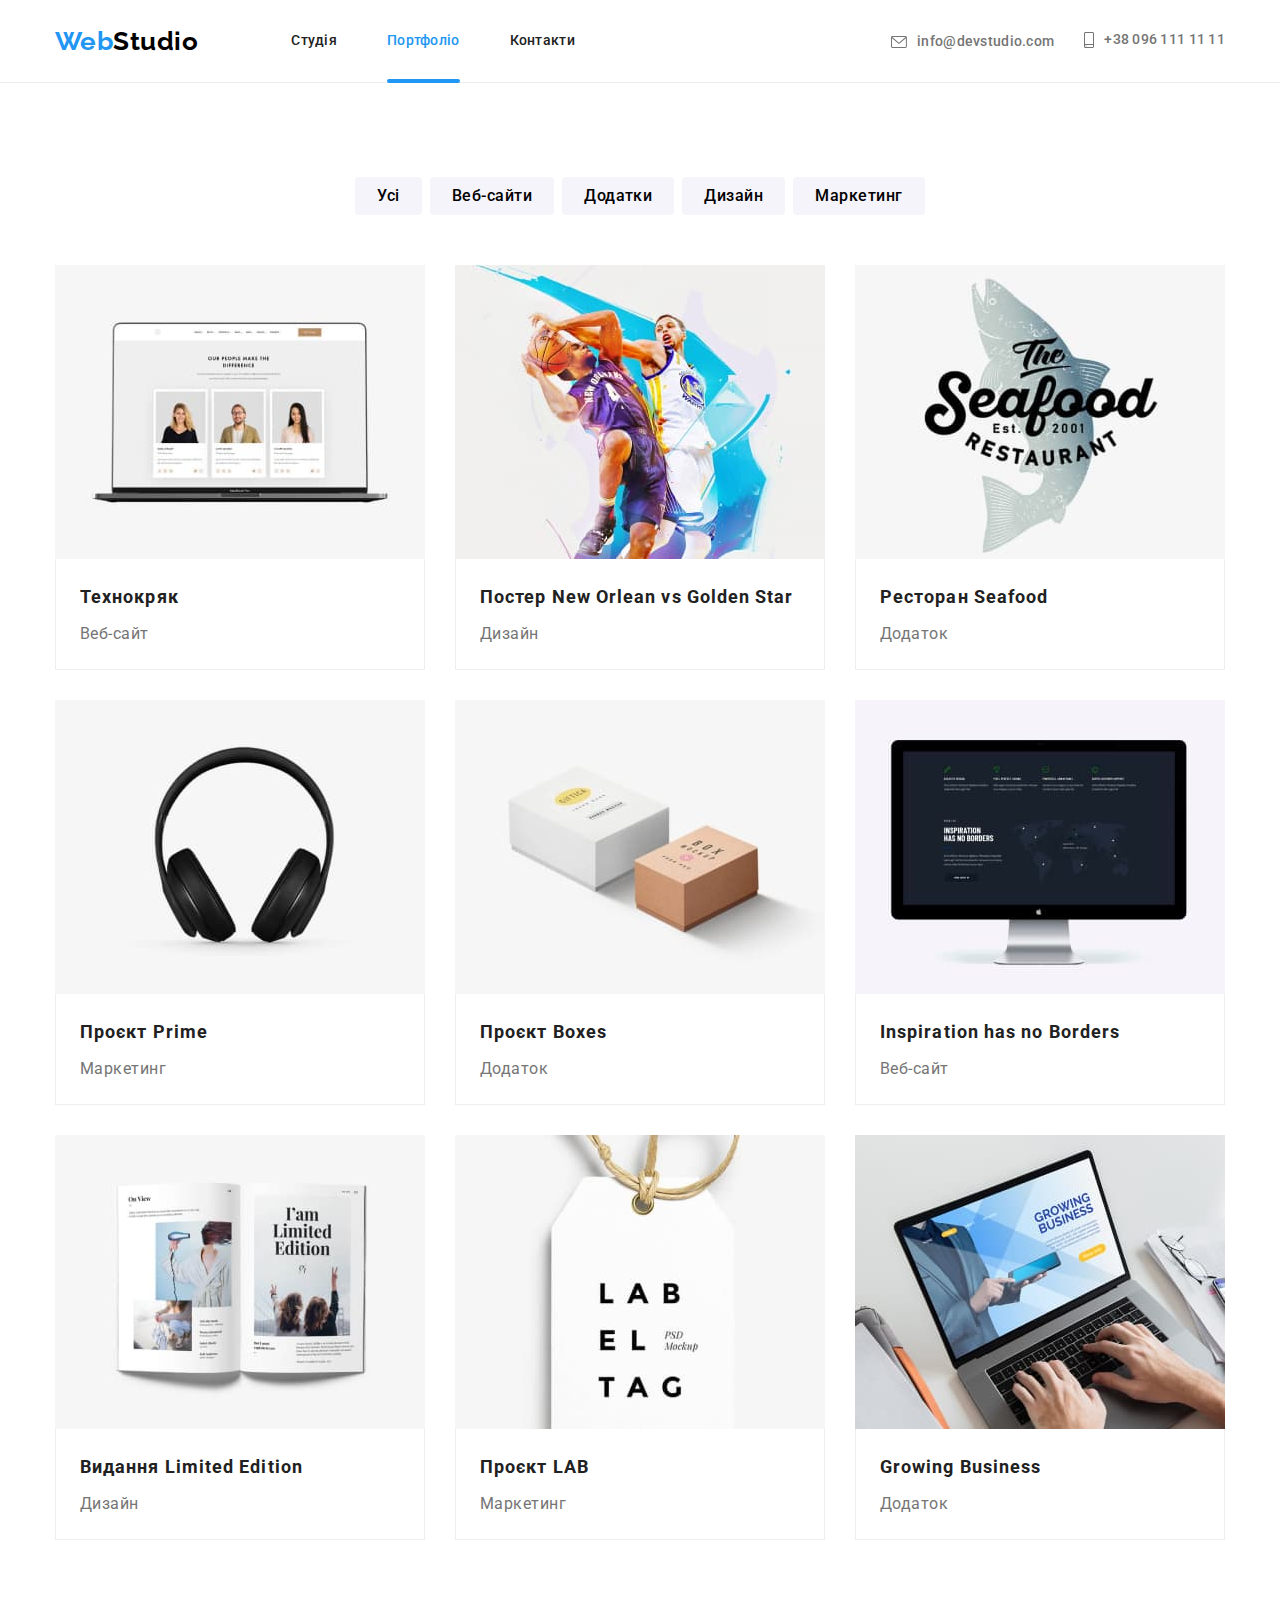
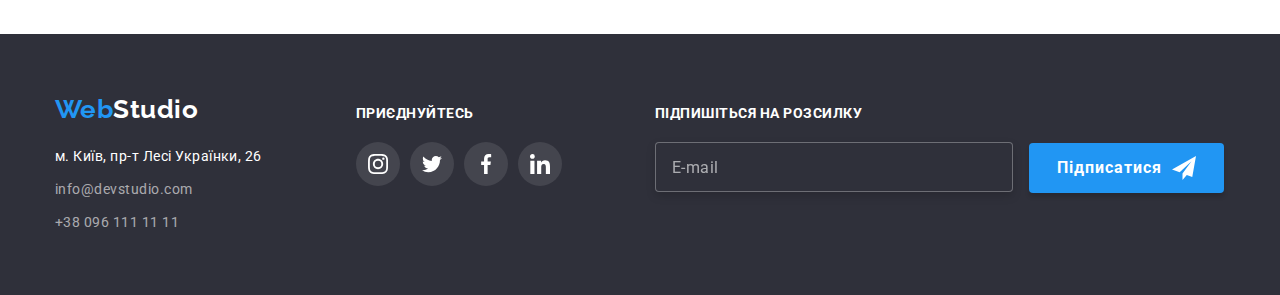
==== portfolio.html @ b7ad2d4e "Додає файли з 7 репозиторію" ====
<!DOCTYPE html>
<html lang="en">
<head>
    <meta charset="UTF-8">
    <meta http-equiv="X-UA-Compatible" content="IE=edge">
    <meta name="viewport" content="width=device-width, initial-scale=1.0">
    <title>Портфоліо</title>
    <link rel="preconnect" href="https://fonts.googleapis.com">
    <link rel="preconnect" href="https://fonts.gstatic.com" crossorigin>
    <link href="https://fonts.googleapis.com/css2?family=Raleway:wght@700&family=Roboto:wght@400;500;700;900&display=swap" rel="stylesheet">
    <link rel="stylesheet" href="https://cdn.jsdelivr.net/npm/modern-normalize@1.1.0/modern-normalize.min.css">

    <link rel="stylesheet" href="./css/main.min.css">

</head>
<body>
    
    <!-- Шапка сайту -->
    <header class="header">
        <div class="container header__container">
            <nav class="main-nav">
                <a href="./index.html" lang="en" class="logo">Web<span class="logo logo_dark">Studio</span></a>

                <ul class="site-nav list">
                    <li class="site-nav__item"><a href="./index.html" class="site-nav__link">Студія</a></li>
                    <li class="site-nav__item"><a href="#" class="site-nav__link site-nav__link_current">Портфоліо</a></li>
                    <li class="site-nav__item"><a href="#" class="site-nav__link">Контакти</a></li>
                </ul>
            </nav>

                <ul class="contacts list">

                    <li class="contacts__item">
                        <a href="mailto:info@devstudio.com" class="contacts__link contacts__link_right">
                            <svg class="mail-icon" lang="en" aria-label="mail icon" width="16px" height="12px">
                                <use href="./images/icons.svg#icon-mail"></use>
                            </svg>
                        info@devstudio.com
                        </a>
                    </li>

                    <li class="contacts__item">
                        <a href="tel:+380961111111" class="contacts__link">
                            <svg class="smartphone-icon" lang="en" aria-label="smartphone icon" width="10px" height="16px">
                                <use href="./images/icons.svg#icon-smartphone"></use>
                            </svg>
                        +38 096 111 11 11
                        </a>
                    </li>


                </ul>
        </div>
    </header>

    <main>
    <!-- Сторінка портфоліо -->
        <section class="section portfolio">
            <div class="container portfolio__container">
                <h1 class="visually-hidden">Портфоліо</h1>
                <ul class="portfolio__btn-list list">
                    <li class="portfolio__btn-item"><button type="button" class="portfolio__btn">Усі</button></li>
                    <li class="portfolio__btn-item"><button type="button" class="portfolio__btn">Веб-сайти</button></li>
                    <li class="portfolio__btn-item"><button type="button" class="portfolio__btn">Додатки</button></li>
                    <li class="portfolio__btn-item"><button type="button" class="portfolio__btn">Дизайн</button></li>
                    <li class="portfolio__btn-item"><button type="button" class="portfolio__btn">Маркетинг</button></li>
                </ul>

                <ul class="portfolio__card-list list">
                    
                    <li class="portfolio__card-item">
                        <a href="#" class="portfolio__link">
                            <div class="portfolio__card-thumb">
                                <img src="./images/portfoliopage/project1.jpg" alt="Веб-сайт Технокряк" width="370" height="294">
                                <p class="portfolio__overlay">
                                    Ресурс пропонує комплексні пропозиції з різним рівнем функціоналу та сервісів. Все це дозволить відвідувачу отримати вичерпні відомості про компанію чи приватну особу.
                                </p>
                            </div>

                            <div class="portfolio__card-content">
                                <h2 class="portfolio__title">Технокряк</h2>
                                <p class="portfolio__post">Веб-сайт</p>
                            </div>
                        </a>
                    </li>

                    <li class="portfolio__card-item">
                        <a href="#" class="portfolio__link">
                            <div class="portfolio__card-thumb">
                                <img src="./images/portfoliopage/project2.jpg" alt="Дизайн постеру" width="370" height="294">
                                <p class="portfolio__overlay">
                                    Ресурс пропонує комплексні пропозиції з різним рівнем функціоналу та сервісів. Все це дозволить відвідувачу отримати вичерпні відомості про компанію чи приватну особу.
                                </p>
                            </div>

                            <div class="portfolio__card-content">
                                <h2 class="portfolio__title">Постер <span lang="en">New Orlean vs Golden Star</span></h2>
                                <p class="portfolio__post">Дизайн</p>
                            </div>
                        </a>
                    </li>

                    <li class="portfolio__card-item">
                        <a href="#" class="portfolio__link">
                            <div class="portfolio__card-thumb">
                                <img src="./images/portfoliopage/project3.jpg" alt="Додаток для ресторану морепродуктів" width="370" height="294">
                                <p class="portfolio__overlay">
                                    Ресурс пропонує комплексні пропозиції з різним рівнем функціоналу та сервісів. Все це дозволить відвідувачу отримати вичерпні відомості про компанію чи приватну особу.
                                </p>
                            </div>

                            <div class="portfolio__card-content">
                                <h2 class="portfolio__title">Ресторан <span lang="en">Seafood</span></h2>
                                <p class="portfolio__post">Додаток</p>
                            </div>
                        </a>
                    </li>

                    <li class="portfolio__card-item">
                        <a href="#" class="portfolio__link">
                            <div class="portfolio__card-thumb">
                                <img src="./images/portfoliopage/project4.jpg" alt="Реклама навушників" width="370" height="294">
                                <p class="portfolio__overlay">
                                    Ресурс пропонує комплексні пропозиції з різним рівнем функціоналу та сервісів. Все це дозволить відвідувачу отримати вичерпні відомості про компанію чи приватну особу.
                                </p>
                            </div>

                            <div class="portfolio__card-content">
                                <h2 class="portfolio__title">Проєкт <span lang="en">Prime</span></h2>
                                <p class="portfolio__post">Маркетинг</p>
                            </div>
                        </a>
                    </li>

                    <li class="portfolio__card-item">
                        <a href="#" class="portfolio__link">
                            <div class="portfolio__card-thumb">
                                <img src="./images/portfoliopage/project5.jpg" alt="Додаток для пакування" width="370" height="294">
                                <p class="portfolio__overlay">
                                    Ресурс пропонує комплексні пропозиції з різним рівнем функціоналу та сервісів. Все це дозволить відвідувачу отримати вичерпні відомості про компанію чи приватну особу.
                                </p>
                            </div>

                            <div class="portfolio__card-content">
                                <h2 class="portfolio__title">Проєкт <span lang="en">Boxes</span></h2>
                                <p class="portfolio__post">Додаток</p>
                            </div>
                        </a>
                    </li>

                    <li class="portfolio__card-item">
                        <a href="#" class="portfolio__link">
                            <div class="portfolio__card-thumb">
                                <img src="./images/portfoliopage/project6.jpg" alt="Веб-сайт натхнення" width="370" height="294">
                                <p class="portfolio__overlay">
                                    Ресурс пропонує комплексні пропозиції з різним рівнем функціоналу та сервісів. Все це дозволить відвідувачу отримати вичерпні відомості про компанію чи приватну особу.
                                </p>
                            </div>

                            <div class="portfolio__card-content">
                                <h2 class="portfolio__title"> <span lang="en">Inspiration has no Borders</span></h2>
                                <p class="portfolio__post">Веб-сайт</p>
                            </div>
                        </a>
                    </li>

                    <li class="portfolio__card-item">
                        <a href="#" class="portfolio__link">
                            <div class="portfolio__card-thumb">
                                <img src="./images/portfoliopage/project7.jpg" alt="Дизайн журналу" width="370" height="294">
                                <p class="portfolio__overlay">
                                    Ресурс пропонує комплексні пропозиції з різним рівнем функціоналу та сервісів. Все це дозволить відвідувачу отримати вичерпні відомості про компанію чи приватну особу.
                                </p>
                            </div>

                            <div class="portfolio__card-content">
                                <h2 class="portfolio__title">Видання <span lang="en">Limited Edition</span></h2>
                                <p class="portfolio__post">Дизайн</p>
                            </div>
                        </a>
                    </li>

                    <li class="portfolio__card-item">
                        <a href="#" class="portfolio__link">
                            <div class="portfolio__card-thumb">
                                <img src="./images/portfoliopage/project8.jpg" alt="Реклама макетів сайтів" width="370" height="294">
                                <p class="portfolio__overlay">
                                    Ресурс пропонує комплексні пропозиції з різним рівнем функціоналу та сервісів. Все це дозволить відвідувачу отримати вичерпні відомості про компанію чи приватну особу.
                                </p>
                            </div>

                            <div class="portfolio__card-content">
                                <h2 class="portfolio__title">Проєкт <span lang="en">LAB</span></h2>
                                <p class="portfolio__post">Маркетинг</p>
                            </div>
                        </a>
                    </li>

                    <li class="portfolio__card-item">
                        <a href="#" class="portfolio__link">
                            <div class="portfolio__card-thumb">
                                <img src="./images/portfoliopage/project9.jpg" alt="Додаток для бізнесу" width="370" height="294">
                                <p class="portfolio__overlay">
                                    Ресурс пропонує комплексні пропозиції з різним рівнем функціоналу та сервісів. Все це дозволить відвідувачу отримати вичерпні відомості про компанію чи приватну особу.
                                </p>
                            </div>

                            <div class="portfolio__card-content">
                                <h2 class="portfolio__title"><span lang="en">Growing Business</span></h2>
                                <p class="portfolio__post">Додаток</p>
                            </div>
                        </a>
                    </li>
                    
                </ul>
            </div>
        </section>
    </main>

    <!-- Підвал -->
    <footer class="footer">
        <div class="container footer__container">
            <div class="address__card-thumb">
                <a href="./index.html" lang="en" class="logo">Web<span class="logo logo_light">Studio</span></a>

            <address class="address">
                
                    <ul class="address__list list">

                        <li class="address__item">
                            <a href="https://goo.gl/maps/PtDdcps2GoqeUwa47" target="_blank" rel="noopener noreferrer nofollow" class="address__link address__link_light">м. Київ, пр-т Лесі Українки, 26</a>
                        </li>

                        <li class="address__item">
                            <a href="mailto:info@devstudio.com" class="address__link">info@devstudio.com</a>
                        </li>

                        <li class="address__item">
                            <a href="tel:+380961111111" class="address__link">+38 096 111 11 11</a>
                        </li>

                    </ul>
            </address>
            </div>

            <div class="footer__social-card-thumb">
                <p class="footer__text">приєднуйтесь</p>
                <ul class="footer__social-list list">
                    <li class="footer__social-item">
                        <a href="#" class="footer__social-link">
                            <svg  class="footer__social-icon" lang="en" aria-label="instagram icon">
                                <use href="./images/icons.svg#icon-instagramfooter"></use>
                            </svg>
                        </a>
                    </li>
                    <li class="footer__social-item">
                        <a href="#" class="footer__social-link">
                            <svg  class="footer__social-icon" lang="en" aria-label="twitter icon">
                                <use href="./images/icons.svg#icon-twitterfooter"></use>
                            </svg>
                        </a>
                    </li>
                    
                    <li class="footer__social-item">
                        <a href="#" class="footer__social-link">
                            <svg  class="footer__social-icon" lang="en" aria-label="facebook icon">
                                <use href="./images/icons.svg#icon-facebookfooter"></use>
                            </svg>
                        </a>
                    </li>
                    
                    <li class="footer__social-item">
                        <a href="#" class="footer__social-link">
                            <svg  class="footer__social-icon" lang="en" aria-label="linkedin icon">
                                <use href="./images/icons.svg#icon-linkedinfooter"></use>
                            </svg>
                        </a>
                    </li>
                </ul>
            </div>

            <div class="footer__subscription-card-thumb">
                <p class="footer__text">Підпишіться на розсилку</p>
                <form class="footer-form">
                    <input class="footer-form__input" type="email" name="email" placeholder="E-mail" required>
                    <button type="submit" class="button footer-form__btn">Підписатися
                        <svg class="send-icon" lang="en" aria-label="send icon" width="16px" height="12px">
                            <use href="./images/icons.svg#icon-send"></use>
                        </svg>
                    </button>
                </form>
            </div>

        </div>
    </footer>

</body>
</html>
---- css/main.min.css ----
:root{--pimary-text-color: #212121;--secondary-text-color: #757575;--accent-color: #2196F3;--primary-logo-color: #2196F3;--header-logo-color: #000000;--footer-logo-color: #FFFFFF;--primary-light-text-color: #FFFFFF;--secondary-light-text-color: rgba(255, 255, 255, 0.6);--pimary-bg-color: #FFFFFF;--dark-bg-color: #2F303A;--light-bg-color: #F5F4FA;--header-border-color: #ECECEC;--card-border-color: #EEEEEE;--accent-btn: #188CE8;--service-btn-shadow: rgba(0, 0, 0, 0.15);--first-team-shadow: rgba(0, 0, 0, 0.12);--second-team-shadow: rgba(0, 0, 0, 0.14);--third-team-shadow: rgba(0, 0, 0, 0.2);--first-portfolio-btn-shadow: rgba(0, 0, 0, 0.1);--second-portfolio-btn-shadow: rgba(0, 0, 0, 0.08);--third-portfolio-btn-shadow: rgba(0, 0, 0, 0.12);--first-portfolio-card-shadow: rgba(0, 0, 0, 0.12);--second-portfolio-card-shadow: rgba(0, 0, 0, 0.06);--third-portfolio-card-shadow: rgba(0, 0, 0, 0.16);--down-bgc-service: #C4C4C4;--accent-color-icon: #FFFFFF;--icon-color: #AFB1B8;--icon-color-footer: #FFFFFF;--client-border: #AFB1B8;--icon-bg-footer: rgba(255, 255, 255, 0.1);--overlay-color: rgba(47, 48, 58, 0.4);--border-color-footer-subscription: rgba(255, 255, 255, 0.3);--overlay-card-work: rgba(47, 48, 58, 0.8);--overlay-card-portfolio: rgba(33, 150, 243, 0.9);--transition-dur-tf: 250ms cubic-bezier(0.4, 0, 0.2, 1);--backdrop-bg-color: rgba(0, 0, 0, 0.2);--border-color-modal: rgba(33, 33, 33, 0.2);--color-modal-icon: #212121;--border-color-modal-close-icon: rgba(0, 0, 0, 0.1);--color-modal-close-icon: #000000;--placeholder-color: rgba(117, 117, 117, 0.5);--pimary-font-text: Roboto, sans-serif;--font-logo: Raleway, sans-serif}.visually-hidden{position:absolute;white-space:nowrap;width:1px;height:1px;overflow:hidden;border:0;padding:0;clip:rect(0 0 0 0);clip-path:inset(50%);margin:-1px}.footer-form__btn,.service__btn,.modal__btn_submit{font-weight:700;line-height:1.88;letter-spacing:.06em;color:var(--primary-light-text-color);background-color:var(--accent-color);box-shadow:0px 4px 4px var(--service-btn-shadow)}h1,h2,h3,h4,p{margin-top:0px;margin-bottom:0px}ol,ul{margin-top:0px;margin-bottom:0px;padding-left:0px}body{font-family:var(--pimary-font-text);letter-spacing:.03em;color:var(--pimary-text-color);background-color:var(--pimary-bg-color)}header{border-bottom:1px solid var(--header-border-color)}img{display:block;min-width:100%}button{font-size:16px;text-align:center;border:none;border-radius:4px;cursor:pointer}.list{list-style:none}.container{width:1200px;margin-left:auto;margin-right:auto;padding-left:15px;padding-right:15px}.section{padding-top:94px;padding-bottom:94px}.section-title{margin-bottom:50px;font-size:36px;line-height:1.17;text-align:center}.logo{font-family:var(--font-logo);font-weight:700;font-size:26px;line-height:1.19;color:var(--primary-logo-color);text-decoration:none}.logo_dark{color:var(--header-logo-color)}.logo_light{color:var(--footer-logo-color)}.backdrop{position:fixed;top:0;left:0;z-index:999;width:100%;height:100%;background-color:var(--backdrop-bg-color);transition:opacity 500ms ease-in-out,visibility 500ms ease-in-out}.backdrop.is-hidden{opacity:0;visibility:hidden;pointer-events:none}.backdrop.is-hidden .modal{transform:translate(-50%, -50%) scale(0.85)}.modal{position:absolute;top:50%;left:50%;transform:translate(-50%, -50%);width:528px;height:581px;padding:40px;background-color:var(--pimary-bg-color);transform:translate(-50%, -50%) scale(1);transition:transform 500ms ease-in-out}.modal__btn_close{position:absolute;top:8px;right:8px;display:flex;align-items:center;justify-content:center;width:30px;height:30px;border-radius:50%;border:1px solid rgba(0,0,0,.1);background-color:rgba(0,0,0,0);padding:0;cursor:pointer;fill:var(--color-modal-close-icon);transition:fill var(--transition-dur-tf)}.modal__btn_close:hover,.modal__btn_close:focus{fill:var(--accent-color)}.modal-form__text{font-style:normal;font-weight:700;font-size:20px;text-align:center;margin-bottom:12px}.modal-form{display:flex;flex-direction:column}.modal-form__label{margin-bottom:10px}.modal-form__label_desc,.modal-form__check-label{font-style:normal;font-weight:400}.modal-form__label_desc{display:block;margin-bottom:4px;font-size:12px;line-height:1.17;letter-spacing:.01em;color:var(--secondary-text-color)}.modal-form__input-wrapper{position:relative;display:block}.modal-form__input{height:40px;padding-left:42px}.modal-form__input:focus{outline:none;border-color:var(--accent-color)}.modal-form__message{height:120px;padding:12px 16px;resize:none;overflow:auto}.modal-form__message:focus{outline:none;border-color:var(--accent-color)}.modal-form__message::placeholder{color:var(--placeholder-color)}.modal-form__input,.modal-form__message{width:100%;border:1px solid var(--border-color-modal);border-radius:4px;transition:border-color var(--transition-dur-tf);cursor:pointer}.modal-form__icon{position:absolute;display:block;top:50%;left:12px;transform:translateY(-50%);width:18px;height:18px;fill:var(--color-modal-icon);transition:fill var(--transition-dur-tf)}.modal-form__input:focus+.modal-form__icon{fill:var(--accent-color)}.modal-form__check-label{display:flex;align-items:center;justify-content:center;font-size:14px;line-height:1.71;color:var(--secondary-text-color);overflow:hidden;cursor:pointer}.modal-form__check-icon{width:16px;height:15px;border:2px solid var(--pimary-text-color);border-radius:3px;fill:#fff;margin-right:7px;transition:background-color var(--transition-dur-tf),border-color var(--transition-dur-tf)}.modal-form__check:checked+.modal-form__check-icon{border-color:var(--accent-color);background-color:var(--accent-color)}.modal-form__check-icon_vector{display:none}.modal-form__check:checked+.modal-form__check-icon .modal-form__check-icon_vector{display:block}.modal-form-check-link{color:var(--accent-color)}.modal__btn_submit{margin-top:30px;padding:10px 52px;align-self:center;transition:background-color var(--transition-dur-tf)}.modal__btn_submit:hover,.modal__btn_submit:focus{background-color:var(--accent-btn)}.header__container{display:flex;align-items:center}.main-nav{display:flex;align-items:center}.site-nav{display:flex;margin-left:93px;column-gap:50px}.site-nav__link,.contacts__link{padding-top:32px;padding-bottom:32px;font-weight:500;font-size:14px;line-height:1.14;letter-spacing:.02em;text-decoration:none;transition:color var(--transition-dur-tf)}.site-nav__link{display:block;color:inherit}.site-nav__link:hover,.site-nav__link:focus{color:var(--accent-color)}.site-nav__link_current{color:var(--accent-color)}.site-nav__link_current::after{display:block;position:absolute;content:"";width:100%;height:4px;margin-left:auto;margin-right:auto;margin-top:30px;background:var(--accent-color);border-radius:2px}.site-nav__item{position:relative}.contacts{display:flex;align-items:baseline;justify-content:center;margin-left:auto}.contacts__link{display:flex;align-items:center;color:var(--secondary-text-color)}.contacts__link:hover,.contacts__link:focus{color:var(--accent-color)}.contacts__link_right{margin-right:30px}.mail-icon,.smartphone-icon{margin-right:10px;fill:currentColor}.service{max-width:1600px;margin-left:auto;margin-right:auto;padding-top:200px;padding-bottom:200px;text-align:center;color:var(--primary-light-text-color);background-color:var(--down-bgc-service);background-image:linear-gradient(var(--overlay-color), var(--overlay-color)),url(../images/mainpage/servise.jpg);background-size:cover}.service__title{width:696px;margin-right:auto;margin-left:auto;font-weight:900;font-size:44px;line-height:1.36;letter-spacing:.06em;text-align:center;text-transform:uppercase}.service__btn{margin-top:30px;padding:10px 32px;transition:background-color var(--transition-dur-tf)}.service__btn:hover,.service__btn:focus{background-color:var(--accent-btn)}.features__list{display:flex;flex-wrap:wrap;gap:30px}.features__item{flex-basis:calc((100% - 90px)/4)}.features__item-thumb{display:flex;align-items:center;justify-content:center;width:270px;height:120px;background:var(--light-bg-color);border-radius:4px}.antenna-icon,.clock-icon,.diagram-icon,.astronaut-icon{display:inline-block;width:70px;height:70px}.feature__title{margin-top:30px;font-size:14px;line-height:1.14}.about-feature{margin-top:10px;font-size:14px;line-height:1.71;color:var(--secondary-text-color)}.work{padding-top:0px}.work__list{display:flex;flex-wrap:wrap;gap:30px}.work__item{flex-basis:calc((100% - 60px)/3)}.work__card{position:relative}.work__text{display:flex;position:absolute;bottom:0;left:0;width:100%;height:70px;margin:0;font-size:14px;line-height:1.14;align-items:center;justify-content:center;font-weight:700;color:var(--primary-light-text-color);background-color:var(--overlay-card-work);text-transform:uppercase}.team__section{background-color:var(--light-bg-color)}.team__list{display:flex;flex-wrap:wrap;gap:30px}.team__item{flex-basis:calc((100% - 90px)/4);background-color:var(--pimary-bg-color);box-shadow:0px 1px 3px var(--first-team-shadow),0px 1px 1px var(--second-team-shadow),0px 2px 1px var(--third-team-shadow);border-radius:0px 0px 4px 4px}.team__card-content{padding-top:30px;padding-bottom:30px}.team__title,.team__post{font-size:16px;line-height:1.19;text-align:center}.team__title{margin-bottom:10px;font-weight:500}.team__post{color:var(--secondary-text-color)}.social-list{display:flex;column-gap:10px;justify-content:center;margin-top:16px}.social-list__link{display:flex;align-items:center;justify-content:center;width:44px;height:44px;background:var(--pimary-bg-color);border-radius:50%;transition:background-color var(--transition-dur-tf)}.social-list__link:hover,.social-list__link:focus{background-color:var(--accent-color)}.social-list__icon{width:20px;height:20px;fill:var(--icon-color);transition:fill var(--transition-dur-tf)}.social-list__link:hover .social-list__icon,.social-list__link:focus .social-list__icon{fill:var(--accent-color-icon)}.client__list{display:flex;flex-wrap:wrap;gap:30px}.client__item{flex-basis:calc((100% - 150px)/6)}.client__card-thumb{display:flex;align-items:center;justify-content:center;width:170px;height:92px;border:1px solid var(--client-border);border-radius:4px;transition:border var(--transition-dur-tf)}.client__card-thumb:hover,.client__card-thumb:focus{border:1px solid var(--accent-color)}.logo-icon{width:106px;height:60px;fill:var(--icon-color);transition:fill var(--transition-dur-tf)}.client__link:hover .logo-icon,.client__link:focus .logo-icon{fill:var(--accent-color)}.portfolio__btn-list{display:flex;margin-bottom:50px;justify-content:center;column-gap:8px}.portfolio__btn{padding:6px 22px;font-weight:500;line-height:1.62;letter-spacing:.03em;background-color:var(--light-bg-color);transition:color var(--transition-dur-tf),background-color var(--transition-dur-tf),box-shadow var(--transition-dur-tf)}.portfolio__btn:hover,.portfolio__btn:focus{color:var(--primary-light-text-color);background-color:var(--accent-color);box-shadow:0px 3px 1px var(--first-portfolio-btn-shadow),0px 1px 2px var(--second-portfolio-btn-shadow),0px 2px 2px var(--third-portfolio-btn-shadow)}.portfolio__card-list{display:flex;flex-wrap:wrap;gap:30px}.portfolio__card-item{flex-basis:calc((100% - 180px)/9)}.portfolio__link{text-decoration:none;display:block;transition:box-shadow var(--transition-dur-tf)}.portfolio__link:hover{box-shadow:0px 1px 1px var(--first-portfolio-card-shadow),0px 4px 4px var(--second-portfolio-card-shadow),1px 4px 6px var(--third-portfolio-card-shadow)}.portfolio__card-thumb{position:relative;overflow:hidden}.portfolio__overlay{position:absolute;top:0;left:0;width:100%;height:100%;background:var(--overlay-card-portfolio);color:var(--primary-light-text-color);font-style:normal;font-weight:400;font-size:18px;line-height:1.56;text-align:center;padding:63px 24px;overflow:auto;transform:translateY(100%);transition:transform var(--transition-dur-tf)}.portfolio__link:hover .portfolio__overlay,.portfolio__link:focus .portfolio__overlay{transform:translateY(0%)}.portfolio__card-content{padding:20px 24px;border-right:1px solid var(--card-border-color);border-bottom:1px solid var(--card-border-color);border-left:1px solid var(--card-border-color)}.portfolio__title{margin-bottom:4px;font-size:18px;line-height:2;letter-spacing:.06em;color:var(--pimary-text-color)}.portfolio__post{line-height:1.88;color:var(--secondary-text-color)}.footer{padding-top:60px;padding-bottom:60px;background-color:var(--dark-bg-color)}.footer__container{display:flex;align-items:baseline}.address__card-thumb{width:231px}.address{margin-top:20px;font-style:normal;font-size:14px;line-height:1.71;color:var(--secondary-text-color)}.address__item:not(:first-child){margin-top:9px}.address__list .address__link_light{color:var(--primary-light-text-color)}.address__link{color:var(--secondary-light-text-color);text-decoration:none;transition:color var(--transition-dur-tf)}.address__link:hover,.address__link:focus{color:var(--accent-color)}.footer__social-card-thumb{width:206px;margin-left:70px}.footer__text{font-weight:700;font-size:14px;line-height:1.14;color:var(--primary-light-text-color);text-transform:uppercase}.footer__social-list{display:flex;column-gap:10px;justify-content:center;margin-top:20px}.footer__social-item{display:flex;align-items:center;justify-content:center}.footer__social-link{display:flex;align-items:center;justify-content:center;width:44px;height:44px;background:var(--icon-bg-footer);border-radius:50%;transition:background-color var(--transition-dur-tf)}.footer__social-link:hover,.footer__social-link:focus{background-color:var(--accent-color)}.footer__social-icon{width:20px;height:20px;fill:var(--icon-color-footer)}.footer__subscription-card-thumb{width:570px;margin-left:auto}.footer-form{margin-top:20px}.footer-form__input{display:inline-flex;width:358px;height:50px;box-sizing:border-box;padding:15px 16px;align-items:center;line-height:1.25;letter-spacing:.03em;border:1px solid var(--border-color-footer-subscription);filter:drop-shadow(0px 4px 4px var(--service-btn-shadow));border-radius:4px;background-color:var(--dark-bg-color);color:var(--primary-light-text-color);transition:border-color var(--transition-dur-tf)}.footer-form__input:focus{outline:none;border-color:var(--accent-color);cursor:pointer}.footer-form__input::placeholder{color:var(--secondary-light-text-color)}.footer-form__btn{display:inline-flex;align-items:center;margin-left:12px;padding:10px 28px}.send-icon{width:24px;height:24px;fill:var(--icon-color-footer);margin-left:10px}/*# sourceMappingURL=main.min.css.map */
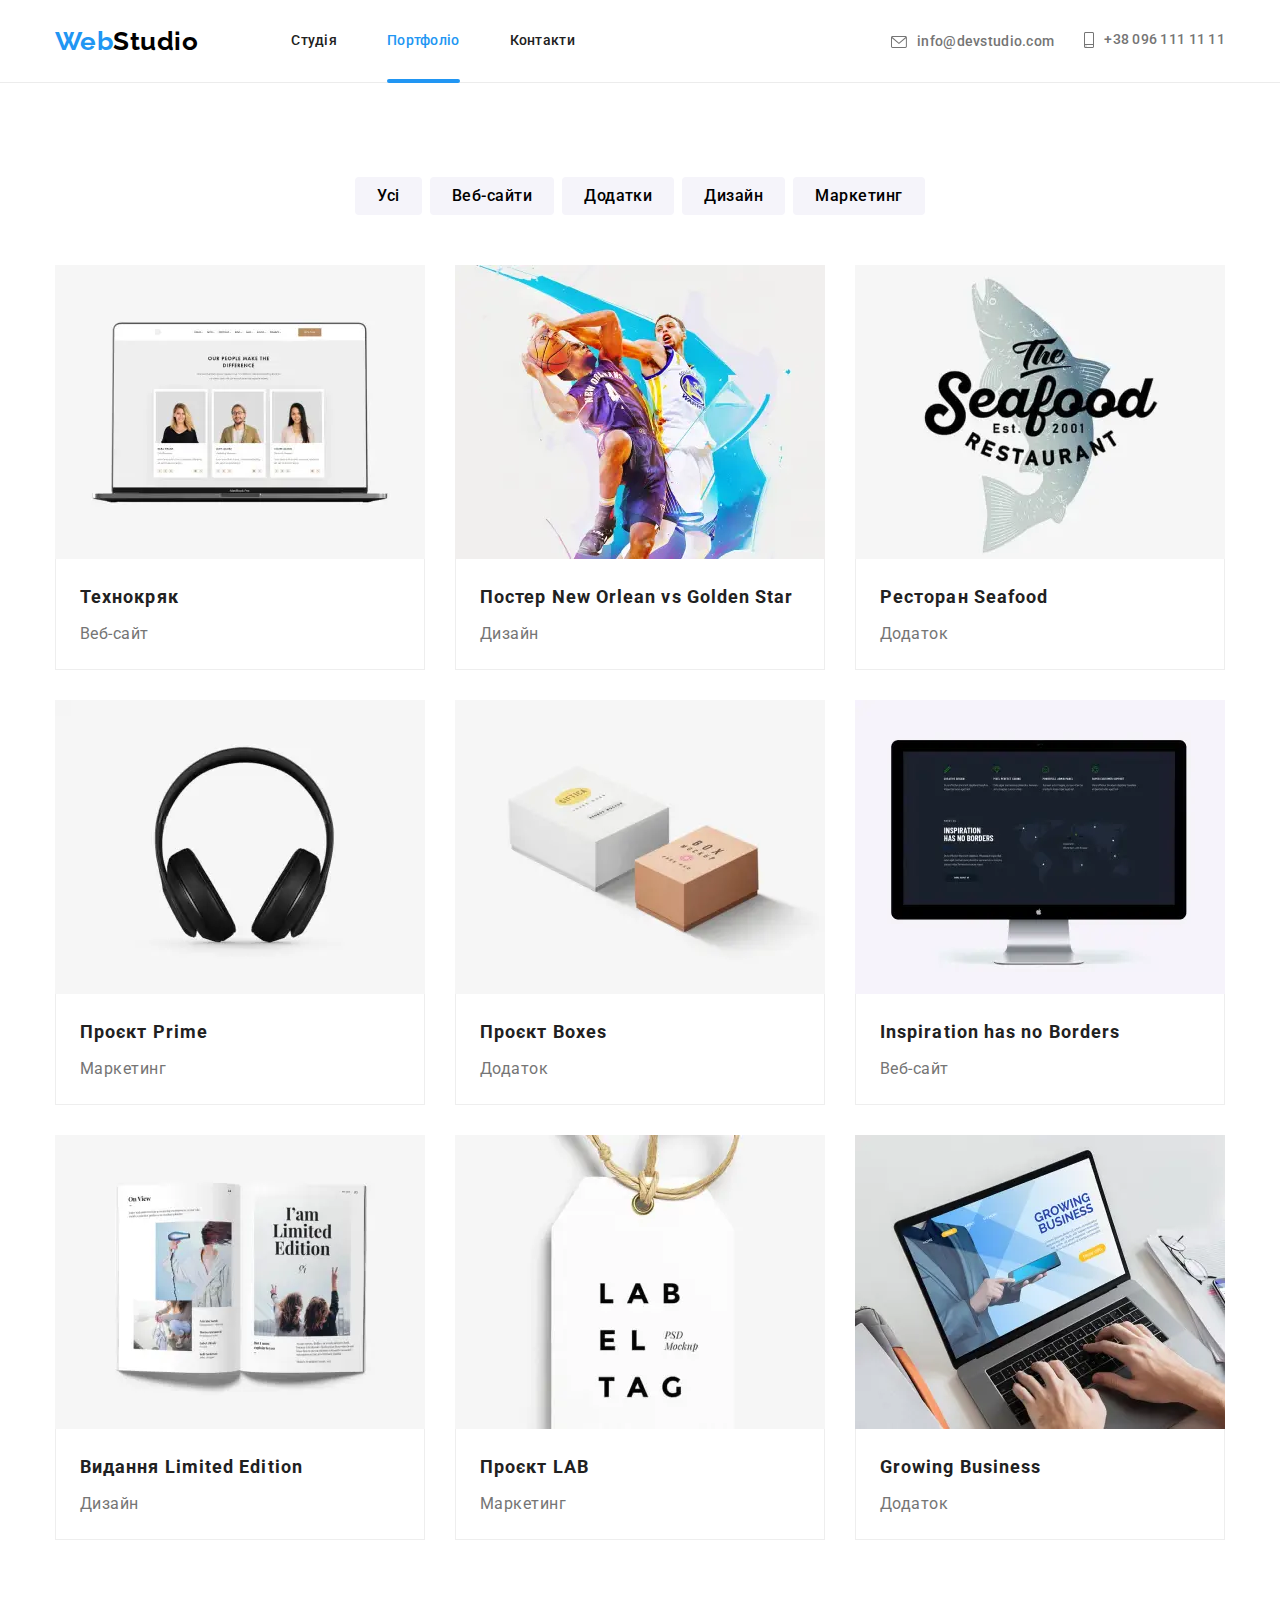
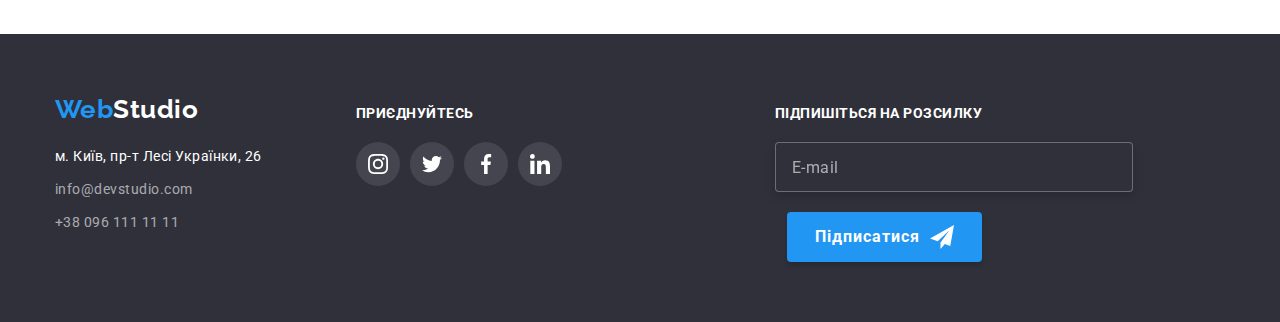
==== commit b7379801: "Додає зміни по верстці сторінки Портфоліо" ====
--- a/portfolio.html
+++ b/portfolio.html
@@ -28,6 +28,12 @@
                 </ul>
             </nav>
 
+            <button type="button" class="mobile-burger-btn js-open-menu">
+                <svg class="mobile-burger-btn__icon" lang="en" aria-label="burger icon">
+                    <use href="./images/icons.svg#icon-mobile-burger"></use>
+                </svg>
+            </button>
+
                 <ul class="contacts list">
 
                     <li class="contacts__item">
@@ -48,8 +54,60 @@
                         </a>
                     </li>
 
-
                 </ul>
+
+            <div class="mobile-menu js-menu-container">
+                <div class="container mobile-menu__container">
+
+                    <button type="button" class="mobile-menu__close-btn js-close-menu">
+                        <svg class="mobile-menu__close-icon" lang="en" aria-label="close icon">
+                            <use href="./images/icons.svg#icon-close"></use>
+                        </svg>
+                    </button>
+
+                    <nav class="mobile-nav">
+                        <ul class="mobile-nav__list list">
+                            <li class="mobile-nav__item"><a href="./index.html" class="mobile-nav__link">Студія</a></li>
+                            <li class="mobile-nav__item"><a href="#" class="mobile-nav__link mobile-nav__link_current">Портфоліо</a></li>
+                            <li class="mobile-nav__item"><a href="#" class="mobile-nav__link">Контакти</a></li>
+                        </ul>
+                    </nav>
+
+                    <div class="mobile-lists">
+                        <ul class="mobile-contacts list">
+
+                            <li class="mobile-contacts__item">
+                                <a href="tel:+380961111111" class="mobile-contacts__link mobile-contacts__link_accent">
+                                +38 096 111 11 11
+                                </a>
+                            </li>
+
+                            <li class="mobile-contacts__item">
+                                <a href="mailto:info@devstudio.com" class="mobile-contacts__link">
+                                info@devstudio.com
+                                </a>
+                            </li>
+
+                        </ul>
+
+                        <ul class="mobile-social-list list">
+                            <li class="mobile-social-list__item">
+                                <a href="#" class="mobile-social-list__link">Instagram</a>
+                            </li>
+                            <li class="mobile-social-list__item">
+                                <a href="#" class="mobile-social-list__link">Twitter</a>
+                            </li>
+                            <li class="mobile-social-list__item">
+                                <a href="#" class="mobile-social-list__link">Facebook</a>
+                            </li>
+                            <li class="mobile-social-list__item">
+                                <a href="#" class="mobile-social-list__link">LinkedIn</a>
+                            </li>
+                        </ul>
+                    </div>
+
+                </div>
+            </div>
         </div>
     </header>
 
@@ -71,7 +129,37 @@
                     <li class="portfolio__card-item">
                         <a href="#" class="portfolio__link">
                             <div class="portfolio__card-thumb">
-                                <img src="./images/portfoliopage/project1.jpg" alt="Веб-сайт Технокряк" width="370" height="294">
+                                <picture>
+                                    <source 
+                                    srcset="./images/portfoliopage/desktop/project1-desktop.webp 1x, ./images/portfoliopage/desktop/project1-desktop@2x.webp 2x"
+                                    media="(min-width: 1200px)"
+                                    type="image/webp">
+
+                                    <source 
+                                    srcset="./images/portfoliopage/desktop/project1-desktop.jpg 1x, ./images/portfoliopage/desktop/project1-desktop@2x.jpg 2x"
+                                    media="(min-width: 1200px)">
+
+                                    <source 
+                                    srcset="./images/portfoliopage/tablet/project1-tablet.webp 1x, ./images/portfoliopage/tablet/project1-tablet@2x.webp 2x"
+                                    media="(min-width: 768px)"
+                                    type="image/webp">
+
+                                    <source 
+                                    srcset="./images/portfoliopage/tablet/project1-tablet.jpg 1x, ./images/portfoliopage/tablet/project1-tablet@2x.jpg 2x"
+                                    media="(min-width: 768px)">
+
+                                    <source 
+                                    srcset="./images/portfoliopage/mobile/project1-mobile.webp 1x, ./images/portfoliopage/mobile/project1-mobile@2x.webp 2x"
+                                    media="(max-width: 767px)"
+                                    type="image/webp">
+
+                                    <source 
+                                    srcset="./images/portfoliopage/mobile/project1-mobile.jpg 1x, ./images/portfoliopage/mobile/project1-mobile@2x.jpg 2x"
+                                    media="(max-width: 767px)">
+                                    
+                                    <img src="./images/portfoliopage/mobile/project1-mobile.jpg" alt="Веб-сайт Технокряк">
+                                </picture>
+
                                 <p class="portfolio__overlay">
                                     Ресурс пропонує комплексні пропозиції з різним рівнем функціоналу та сервісів. Все це дозволить відвідувачу отримати вичерпні відомості про компанію чи приватну особу.
                                 </p>
@@ -87,7 +175,38 @@
                     <li class="portfolio__card-item">
                         <a href="#" class="portfolio__link">
                             <div class="portfolio__card-thumb">
-                                <img src="./images/portfoliopage/project2.jpg" alt="Дизайн постеру" width="370" height="294">
+
+                                <picture>
+                                    <source 
+                                    srcset="./images/portfoliopage/desktop/project2-desktop.webp 1x, ./images/portfoliopage/desktop/project2-desktop@2x.webp 2x"
+                                    media="(min-width: 1200px)"
+                                    type="image/webp">
+
+                                    <source 
+                                    srcset="./images/portfoliopage/desktop/project2-desktop.jpg 1x, ./images/portfoliopage/desktop/project2-desktop@2x.jpg 2x"
+                                    media="(min-width: 1200px)">
+
+                                    <source 
+                                    srcset="./images/portfoliopage/tablet/project2-tablet.webp 1x, ./images/portfoliopage/tablet/project2-tablet@2x.webp 2x"
+                                    media="(min-width: 768px)"
+                                    type="image/webp">
+
+                                    <source 
+                                    srcset="./images/portfoliopage/tablet/project2-tablet.jpg 1x, ./images/portfoliopage/tablet/project2-tablet@2x.jpg 2x"
+                                    media="(min-width: 768px)">
+
+                                    <source 
+                                    srcset="./images/portfoliopage/mobile/project2-mobile.webp 1x, ./images/portfoliopage/mobile/project2-mobile@2x.webp 2x"
+                                    media="(max-width: 767px)"
+                                    type="image/webp">
+
+                                    <source 
+                                    srcset="./images/portfoliopage/mobile/project2-mobile.jpg 1x, ./images/portfoliopage/mobile/project2-mobile@2x.jpg 2x"
+                                    media="(max-width: 767px)">
+                                    
+                                    <img src="./images/portfoliopage/mobile/project2-mobile.jpg" alt="Дизайн постеру">
+                                </picture>
+                                
                                 <p class="portfolio__overlay">
                                     Ресурс пропонує комплексні пропозиції з різним рівнем функціоналу та сервісів. Все це дозволить відвідувачу отримати вичерпні відомості про компанію чи приватну особу.
                                 </p>
@@ -103,7 +222,38 @@
                     <li class="portfolio__card-item">
                         <a href="#" class="portfolio__link">
                             <div class="portfolio__card-thumb">
-                                <img src="./images/portfoliopage/project3.jpg" alt="Додаток для ресторану морепродуктів" width="370" height="294">
+
+                                <picture>
+                                    <source 
+                                    srcset="./images/portfoliopage/desktop/project3-desktop.webp 1x, ./images/portfoliopage/desktop/project3-desktop@2x.webp 2x"
+                                    media="(min-width: 1200px)"
+                                    type="image/webp">
+
+                                    <source 
+                                    srcset="./images/portfoliopage/desktop/project3-desktop.jpg 1x, ./images/portfoliopage/desktop/project3-desktop@2x.jpg 2x"
+                                    media="(min-width: 1200px)">
+
+                                    <source 
+                                    srcset="./images/portfoliopage/tablet/project3-tablet.webp 1x, ./images/portfoliopage/tablet/project3-tablet@2x.webp 2x"
+                                    media="(min-width: 768px)"
+                                    type="image/webp">
+
+                                    <source 
+                                    srcset="./images/portfoliopage/tablet/project3-tablet.jpg 1x, ./images/portfoliopage/tablet/project3-tablet@2x.jpg 2x"
+                                    media="(min-width: 768px)">
+
+                                    <source 
+                                    srcset="./images/portfoliopage/mobile/project3-mobile.webp 1x, ./images/portfoliopage/mobile/project3-mobile@2x.webp 2x"
+                                    media="(max-width: 767px)"
+                                    type="image/webp">
+
+                                    <source 
+                                    srcset="./images/portfoliopage/mobile/project3-mobile.jpg 1x, ./images/portfoliopage/mobile/project3-mobile@2x.jpg 2x"
+                                    media="(max-width: 767px)">
+                                    
+                                    <img src="./images/portfoliopage/mobile/project3-mobile.jpg" alt="Додаток для ресторану морепродуктів">
+                                </picture>
+
                                 <p class="portfolio__overlay">
                                     Ресурс пропонує комплексні пропозиції з різним рівнем функціоналу та сервісів. Все це дозволить відвідувачу отримати вичерпні відомості про компанію чи приватну особу.
                                 </p>
@@ -119,7 +269,38 @@
                     <li class="portfolio__card-item">
                         <a href="#" class="portfolio__link">
                             <div class="portfolio__card-thumb">
-                                <img src="./images/portfoliopage/project4.jpg" alt="Реклама навушників" width="370" height="294">
+
+                                <picture>
+                                    <source 
+                                    srcset="./images/portfoliopage/desktop/project4-desktop.webp 1x, ./images/portfoliopage/desktop/project4-desktop@2x.webp 2x"
+                                    media="(min-width: 1200px)"
+                                    type="image/webp">
+
+                                    <source 
+                                    srcset="./images/portfoliopage/desktop/project4-desktop.jpg 1x, ./images/portfoliopage/desktop/project4-desktop@2x.jpg 2x"
+                                    media="(min-width: 1200px)">
+
+                                    <source 
+                                    srcset="./images/portfoliopage/tablet/project4-tablet.webp 1x, ./images/portfoliopage/tablet/project4-tablet@2x.webp 2x"
+                                    media="(min-width: 768px)"
+                                    type="image/webp">
+
+                                    <source 
+                                    srcset="./images/portfoliopage/tablet/project4-tablet.jpg 1x, ./images/portfoliopage/tablet/project4-tablet@2x.jpg 2x"
+                                    media="(min-width: 768px)">
+
+                                    <source 
+                                    srcset="./images/portfoliopage/mobile/project4-mobile.webp 1x, ./images/portfoliopage/mobile/project4-mobile@2x.webp 2x"
+                                    media="(max-width: 767px)"
+                                    type="image/webp">
+
+                                    <source 
+                                    srcset="./images/portfoliopage/mobile/project4-mobile.jpg 1x, ./images/portfoliopage/mobile/project4-mobile@2x.jpg 2x"
+                                    media="(max-width: 767px)">
+                                    
+                                    <img src="./images/portfoliopage/mobile/project4-mobile.jpg" alt="Реклама навушників">
+                                </picture>
+                                
                                 <p class="portfolio__overlay">
                                     Ресурс пропонує комплексні пропозиції з різним рівнем функціоналу та сервісів. Все це дозволить відвідувачу отримати вичерпні відомості про компанію чи приватну особу.
                                 </p>
@@ -135,7 +316,38 @@
                     <li class="portfolio__card-item">
                         <a href="#" class="portfolio__link">
                             <div class="portfolio__card-thumb">
-                                <img src="./images/portfoliopage/project5.jpg" alt="Додаток для пакування" width="370" height="294">
+
+                                <picture>
+                                    <source 
+                                    srcset="./images/portfoliopage/desktop/project5-desktop.webp 1x, ./images/portfoliopage/desktop/project5-desktop@2x.webp 2x"
+                                    media="(min-width: 1200px)"
+                                    type="image/webp">
+
+                                    <source 
+                                    srcset="./images/portfoliopage/desktop/project5-desktop.jpg 1x, ./images/portfoliopage/desktop/project5-desktop@2x.jpg 2x"
+                                    media="(min-width: 1200px)">
+
+                                    <source 
+                                    srcset="./images/portfoliopage/tablet/project5-tablet.webp 1x, ./images/portfoliopage/tablet/project5-tablet@2x.webp 2x"
+                                    media="(min-width: 768px)"
+                                    type="image/webp">
+
+                                    <source 
+                                    srcset="./images/portfoliopage/tablet/project5-tablet.jpg 1x, ./images/portfoliopage/tablet/project5-tablet@2x.jpg 2x"
+                                    media="(min-width: 768px)">
+
+                                    <source 
+                                    srcset="./images/portfoliopage/mobile/project5-mobile.webp 1x, ./images/portfoliopage/mobile/project5-mobile@2x.webp 2x"
+                                    media="(max-width: 767px)"
+                                    type="image/webp">
+
+                                    <source 
+                                    srcset="./images/portfoliopage/mobile/project5-mobile.jpg 1x, ./images/portfoliopage/mobile/project5-mobile@2x.jpg 2x"
+                                    media="(max-width: 767px)">
+                                    
+                                    <img src="./images/portfoliopage/mobile/project5-mobile.jpg" alt="Додаток для пакування">
+                                </picture>
+                                
                                 <p class="portfolio__overlay">
                                     Ресурс пропонує комплексні пропозиції з різним рівнем функціоналу та сервісів. Все це дозволить відвідувачу отримати вичерпні відомості про компанію чи приватну особу.
                                 </p>
@@ -151,7 +363,38 @@
                     <li class="portfolio__card-item">
                         <a href="#" class="portfolio__link">
                             <div class="portfolio__card-thumb">
-                                <img src="./images/portfoliopage/project6.jpg" alt="Веб-сайт натхнення" width="370" height="294">
+
+                                <picture>
+                                    <source 
+                                    srcset="./images/portfoliopage/desktop/project6-desktop.webp 1x, ./images/portfoliopage/desktop/project6-desktop@2x.webp 2x"
+                                    media="(min-width: 1200px)"
+                                    type="image/webp">
+
+                                    <source 
+                                    srcset="./images/portfoliopage/desktop/project6-desktop.jpg 1x, ./images/portfoliopage/desktop/project6-desktop@2x.jpg 2x"
+                                    media="(min-width: 1200px)">
+
+                                    <source 
+                                    srcset="./images/portfoliopage/tablet/project6-tablet.webp 1x, ./images/portfoliopage/tablet/project6-tablet@2x.webp 2x"
+                                    media="(min-width: 768px)"
+                                    type="image/webp">
+
+                                    <source 
+                                    srcset="./images/portfoliopage/tablet/project6-tablet.jpg 1x, ./images/portfoliopage/tablet/project6-tablet@2x.jpg 2x"
+                                    media="(min-width: 768px)">
+
+                                    <source 
+                                    srcset="./images/portfoliopage/mobile/project6-mobile.webp 1x, ./images/portfoliopage/mobile/project6-mobile@2x.webp 2x"
+                                    media="(max-width: 767px)"
+                                    type="image/webp">
+
+                                    <source 
+                                    srcset="./images/portfoliopage/mobile/project6-mobile.jpg 1x, ./images/portfoliopage/mobile/project6-mobile@2x.jpg 2x"
+                                    media="(max-width: 767px)">
+                                    
+                                    <img src="./images/portfoliopage/mobile/project6-mobile.jpg" alt="Веб-сайт натхнення">
+                                </picture>
+
                                 <p class="portfolio__overlay">
                                     Ресурс пропонує комплексні пропозиції з різним рівнем функціоналу та сервісів. Все це дозволить відвідувачу отримати вичерпні відомості про компанію чи приватну особу.
                                 </p>
@@ -167,7 +410,38 @@
                     <li class="portfolio__card-item">
                         <a href="#" class="portfolio__link">
                             <div class="portfolio__card-thumb">
-                                <img src="./images/portfoliopage/project7.jpg" alt="Дизайн журналу" width="370" height="294">
+
+                                <picture>
+                                    <source 
+                                    srcset="./images/portfoliopage/desktop/project7-desktop.webp 1x, ./images/portfoliopage/desktop/project7-desktop@2x.webp 2x"
+                                    media="(min-width: 1200px)"
+                                    type="image/webp">
+
+                                    <source 
+                                    srcset="./images/portfoliopage/desktop/project7-desktop.jpg 1x, ./images/portfoliopage/desktop/project7-desktop@2x.jpg 2x"
+                                    media="(min-width: 1200px)">
+
+                                    <source 
+                                    srcset="./images/portfoliopage/tablet/project7-tablet.webp 1x, ./images/portfoliopage/tablet/project7-tablet@2x.webp 2x"
+                                    media="(min-width: 768px)"
+                                    type="image/webp">
+
+                                    <source 
+                                    srcset="./images/portfoliopage/tablet/project7-tablet.jpg 1x, ./images/portfoliopage/tablet/project7-tablet@2x.jpg 2x"
+                                    media="(min-width: 768px)">
+
+                                    <source 
+                                    srcset="./images/portfoliopage/mobile/project7-mobile.webp 1x, ./images/portfoliopage/mobile/project7-mobile@2x.webp 2x"
+                                    media="(max-width: 767px)"
+                                    type="image/webp">
+
+                                    <source 
+                                    srcset="./images/portfoliopage/mobile/project7-mobile.jpg 1x, ./images/portfoliopage/mobile/project7-mobile@2x.jpg 2x"
+                                    media="(max-width: 767px)">
+                                    
+                                    <img src="./images/portfoliopage/mobile/project7-mobile.jpg" alt="Дизайн журналу">
+                                </picture>
+
                                 <p class="portfolio__overlay">
                                     Ресурс пропонує комплексні пропозиції з різним рівнем функціоналу та сервісів. Все це дозволить відвідувачу отримати вичерпні відомості про компанію чи приватну особу.
                                 </p>
@@ -183,7 +457,38 @@
                     <li class="portfolio__card-item">
                         <a href="#" class="portfolio__link">
                             <div class="portfolio__card-thumb">
-                                <img src="./images/portfoliopage/project8.jpg" alt="Реклама макетів сайтів" width="370" height="294">
+
+                                <picture>
+                                    <source 
+                                    srcset="./images/portfoliopage/desktop/project8-desktop.webp 1x, ./images/portfoliopage/desktop/project8-desktop@2x.webp 2x"
+                                    media="(min-width: 1200px)"
+                                    type="image/webp">
+
+                                    <source 
+                                    srcset="./images/portfoliopage/desktop/project8-desktop.jpg 1x, ./images/portfoliopage/desktop/project8-desktop@2x.jpg 2x"
+                                    media="(min-width: 1200px)">
+
+                                    <source 
+                                    srcset="./images/portfoliopage/tablet/project8-tablet.webp 1x, ./images/portfoliopage/tablet/project8-tablet@2x.webp 2x"
+                                    media="(min-width: 768px)"
+                                    type="image/webp">
+
+                                    <source 
+                                    srcset="./images/portfoliopage/tablet/project8-tablet.jpg 1x, ./images/portfoliopage/tablet/project8-tablet@2x.jpg 2x"
+                                    media="(min-width: 768px)">
+
+                                    <source 
+                                    srcset="./images/portfoliopage/mobile/project8-mobile.webp 1x, ./images/portfoliopage/mobile/project8-mobile@2x.webp 2x"
+                                    media="(max-width: 767px)"
+                                    type="image/webp">
+
+                                    <source 
+                                    srcset="./images/portfoliopage/mobile/project8-mobile.jpg 1x, ./images/portfoliopage/mobile/project8-mobile@2x.jpg 2x"
+                                    media="(max-width: 767px)">
+                                    
+                                    <img src="./images/portfoliopage/mobile/project8-mobile.jpg" alt="Реклама макетів сайтів">
+                                </picture>
+                                
                                 <p class="portfolio__overlay">
                                     Ресурс пропонує комплексні пропозиції з різним рівнем функціоналу та сервісів. Все це дозволить відвідувачу отримати вичерпні відомості про компанію чи приватну особу.
                                 </p>
@@ -199,7 +504,38 @@
                     <li class="portfolio__card-item">
                         <a href="#" class="portfolio__link">
                             <div class="portfolio__card-thumb">
-                                <img src="./images/portfoliopage/project9.jpg" alt="Додаток для бізнесу" width="370" height="294">
+
+                                <picture>
+                                    <source 
+                                    srcset="./images/portfoliopage/desktop/project9-desktop.webp 1x, ./images/portfoliopage/desktop/project9-desktop@2x.webp 2x"
+                                    media="(min-width: 1200px)"
+                                    type="image/webp">
+
+                                    <source 
+                                    srcset="./images/portfoliopage/desktop/project9-desktop.jpg 1x, ./images/portfoliopage/desktop/project9-desktop@2x.jpg 2x"
+                                    media="(min-width: 1200px)">
+
+                                    <source 
+                                    srcset="./images/portfoliopage/tablet/project9-tablet.webp 1x, ./images/portfoliopage/tablet/project9-tablet@2x.webp 2x"
+                                    media="(min-width: 768px)"
+                                    type="image/webp">
+
+                                    <source 
+                                    srcset="./images/portfoliopage/tablet/project9-tablet.jpg 1x, ./images/portfoliopage/tablet/project9-tablet@2x.jpg 2x"
+                                    media="(min-width: 768px)">
+
+                                    <source 
+                                    srcset="./images/portfoliopage/mobile/project9-mobile.webp 1x, ./images/portfoliopage/mobile/project9-mobile@2x.webp 2x"
+                                    media="(max-width: 767px)"
+                                    type="image/webp">
+
+                                    <source 
+                                    srcset="./images/portfoliopage/mobile/project9-mobile.jpg 1x, ./images/portfoliopage/mobile/project9-mobile@2x.jpg 2x"
+                                    media="(max-width: 767px)">
+                                    
+                                    <img src="./images/portfoliopage/mobile/project9-mobile.jpg" alt="Додаток для бізнесу">
+                                </picture>
+                                
                                 <p class="portfolio__overlay">
                                     Ресурс пропонує комплексні пропозиції з різним рівнем функціоналу та сервісів. Все це дозволить відвідувачу отримати вичерпні відомості про компанію чи приватну особу.
                                 </p>
@@ -220,63 +556,66 @@
     <!-- Підвал -->
     <footer class="footer">
         <div class="container footer__container">
-            <div class="address__card-thumb">
-                <a href="./index.html" lang="en" class="logo">Web<span class="logo logo_light">Studio</span></a>
-
-            <address class="address">
-                
-                    <ul class="address__list list">
-
-                        <li class="address__item">
-                            <a href="https://goo.gl/maps/PtDdcps2GoqeUwa47" target="_blank" rel="noopener noreferrer nofollow" class="address__link address__link_light">м. Київ, пр-т Лесі Українки, 26</a>
+            <div class="card-thumb-tablet-position">
+                <div class="address__card-thumb">
+                    <a href="./index.html" lang="en" class="logo">Web<span class="logo logo_light">Studio</span></a>
+
+                <address class="address">
+
+                        <ul class="address__list list">
+
+                            <li class="address__item">
+                                <a href="https://goo.gl/maps/PtDdcps2GoqeUwa47" target="_blank" rel="noopener noreferrer nofollow" class="address__link address__link_light">м. Київ, пр-т Лесі Українки, 26</a>
+                            </li>
+
+                            <li class="address__item">
+                                <a href="mailto:info@devstudio.com" class="address__link">info@devstudio.com</a>
+                            </li>
+
+                            <li class="address__item">
+                                <a href="tel:+380961111111" class="address__link">+38 096 111 11 11</a>
+                            </li>
+
+                        </ul>
+                </address>
+                </div>
+            
+
+                <div class="footer__social-card-thumb">
+                    <p class="footer__text">приєднуйтесь</p>
+                    <ul class="footer__social-list list">
+                        <li class="footer__social-item">
+                            <a href="#" class="footer__social-link">
+                                <svg  class="footer__social-icon" lang="en" aria-label="instagram icon">
+                                    <use href="./images/icons.svg#icon-instagramfooter"></use>
+                                </svg>
+                            </a>
                         </li>
-
-                        <li class="address__item">
-                            <a href="mailto:info@devstudio.com" class="address__link">info@devstudio.com</a>
+                        <li class="footer__social-item">
+                            <a href="#" class="footer__social-link">
+                                <svg  class="footer__social-icon" lang="en" aria-label="twitter icon">
+                                    <use href="./images/icons.svg#icon-twitterfooter"></use>
+                                </svg>
+                            </a>
                         </li>
 
-                        <li class="address__item">
-                            <a href="tel:+380961111111" class="address__link">+38 096 111 11 11</a>
+                        <li class="footer__social-item">
+                            <a href="#" class="footer__social-link">
+                                <svg  class="footer__social-icon" lang="en" aria-label="facebook icon">
+                                    <use href="./images/icons.svg#icon-facebookfooter"></use>
+                                </svg>
+                            </a>
                         </li>
 
+                        <li class="footer__social-item">
+                            <a href="#" class="footer__social-link">
+                                <svg  class="footer__social-icon" lang="en" aria-label="linkedin icon">
+                                    <use href="./images/icons.svg#icon-linkedinfooter"></use>
+                                </svg>
+                            </a>
+                        </li>
                     </ul>
-            </address>
-            </div>
-
-            <div class="footer__social-card-thumb">
-                <p class="footer__text">приєднуйтесь</p>
-                <ul class="footer__social-list list">
-                    <li class="footer__social-item">
-                        <a href="#" class="footer__social-link">
-                            <svg  class="footer__social-icon" lang="en" aria-label="instagram icon">
-                                <use href="./images/icons.svg#icon-instagramfooter"></use>
-                            </svg>
-                        </a>
-                    </li>
-                    <li class="footer__social-item">
-                        <a href="#" class="footer__social-link">
-                            <svg  class="footer__social-icon" lang="en" aria-label="twitter icon">
-                                <use href="./images/icons.svg#icon-twitterfooter"></use>
-                            </svg>
-                        </a>
-                    </li>
-                    
-                    <li class="footer__social-item">
-                        <a href="#" class="footer__social-link">
-                            <svg  class="footer__social-icon" lang="en" aria-label="facebook icon">
-                                <use href="./images/icons.svg#icon-facebookfooter"></use>
-                            </svg>
-                        </a>
-                    </li>
-                    
-                    <li class="footer__social-item">
-                        <a href="#" class="footer__social-link">
-                            <svg  class="footer__social-icon" lang="en" aria-label="linkedin icon">
-                                <use href="./images/icons.svg#icon-linkedinfooter"></use>
-                            </svg>
-                        </a>
-                    </li>
-                </ul>
+                </div>
             </div>
 
             <div class="footer__subscription-card-thumb">
@@ -294,5 +633,7 @@
         </div>
     </footer>
 
+    <script src="./js/mobile-menu.js"></script>
+
 </body>
 </html>--- a/css/main.min.css
+++ b/css/main.min.css
@@ -1 +1 @@
-:root{--pimary-text-color: #212121;--secondary-text-color: #757575;--accent-color: #2196F3;--primary-logo-color: #2196F3;--header-logo-color: #000000;--footer-logo-color: #FFFFFF;--primary-light-text-color: #FFFFFF;--secondary-light-text-color: rgba(255, 255, 255, 0.6);--pimary-bg-color: #FFFFFF;--dark-bg-color: #2F303A;--light-bg-color: #F5F4FA;--header-border-color: #ECECEC;--card-border-color: #EEEEEE;--accent-btn: #188CE8;--service-btn-shadow: rgba(0, 0, 0, 0.15);--first-team-shadow: rgba(0, 0, 0, 0.12);--second-team-shadow: rgba(0, 0, 0, 0.14);--third-team-shadow: rgba(0, 0, 0, 0.2);--first-portfolio-btn-shadow: rgba(0, 0, 0, 0.1);--second-portfolio-btn-shadow: rgba(0, 0, 0, 0.08);--third-portfolio-btn-shadow: rgba(0, 0, 0, 0.12);--first-portfolio-card-shadow: rgba(0, 0, 0, 0.12);--second-portfolio-card-shadow: rgba(0, 0, 0, 0.06);--third-portfolio-card-shadow: rgba(0, 0, 0, 0.16);--down-bgc-service: #C4C4C4;--accent-color-icon: #FFFFFF;--icon-color: #AFB1B8;--icon-color-footer: #FFFFFF;--client-border: #AFB1B8;--icon-bg-footer: rgba(255, 255, 255, 0.1);--overlay-color: rgba(47, 48, 58, 0.4);--border-color-footer-subscription: rgba(255, 255, 255, 0.3);--overlay-card-work: rgba(47, 48, 58, 0.8);--overlay-card-portfolio: rgba(33, 150, 243, 0.9);--transition-dur-tf: 250ms cubic-bezier(0.4, 0, 0.2, 1);--backdrop-bg-color: rgba(0, 0, 0, 0.2);--border-color-modal: rgba(33, 33, 33, 0.2);--color-modal-icon: #212121;--border-color-modal-close-icon: rgba(0, 0, 0, 0.1);--color-modal-close-icon: #000000;--placeholder-color: rgba(117, 117, 117, 0.5);--pimary-font-text: Roboto, sans-serif;--font-logo: Raleway, sans-serif}.visually-hidden{position:absolute;white-space:nowrap;width:1px;height:1px;overflow:hidden;border:0;padding:0;clip:rect(0 0 0 0);clip-path:inset(50%);margin:-1px}.footer-form__btn,.service__btn,.modal__btn_submit{font-weight:700;line-height:1.88;letter-spacing:.06em;color:var(--primary-light-text-color);background-color:var(--accent-color);box-shadow:0px 4px 4px var(--service-btn-shadow)}h1,h2,h3,h4,p{margin-top:0px;margin-bottom:0px}ol,ul{margin-top:0px;margin-bottom:0px;padding-left:0px}body{font-family:var(--pimary-font-text);letter-spacing:.03em;color:var(--pimary-text-color);background-color:var(--pimary-bg-color)}header{border-bottom:1px solid var(--header-border-color)}img{display:block;min-width:100%}button{font-size:16px;text-align:center;border:none;border-radius:4px;cursor:pointer}.list{list-style:none}.container{width:1200px;margin-left:auto;margin-right:auto;padding-left:15px;padding-right:15px}.section{padding-top:94px;padding-bottom:94px}.section-title{margin-bottom:50px;font-size:36px;line-height:1.17;text-align:center}.logo{font-family:var(--font-logo);font-weight:700;font-size:26px;line-height:1.19;color:var(--primary-logo-color);text-decoration:none}.logo_dark{color:var(--header-logo-color)}.logo_light{color:var(--footer-logo-color)}.backdrop{position:fixed;top:0;left:0;z-index:999;width:100%;height:100%;background-color:var(--backdrop-bg-color);transition:opacity 500ms ease-in-out,visibility 500ms ease-in-out}.backdrop.is-hidden{opacity:0;visibility:hidden;pointer-events:none}.backdrop.is-hidden .modal{transform:translate(-50%, -50%) scale(0.85)}.modal{position:absolute;top:50%;left:50%;transform:translate(-50%, -50%);width:528px;height:581px;padding:40px;background-color:var(--pimary-bg-color);transform:translate(-50%, -50%) scale(1);transition:transform 500ms ease-in-out}.modal__btn_close{position:absolute;top:8px;right:8px;display:flex;align-items:center;justify-content:center;width:30px;height:30px;border-radius:50%;border:1px solid rgba(0,0,0,.1);background-color:rgba(0,0,0,0);padding:0;cursor:pointer;fill:var(--color-modal-close-icon);transition:fill var(--transition-dur-tf)}.modal__btn_close:hover,.modal__btn_close:focus{fill:var(--accent-color)}.modal-form__text{font-style:normal;font-weight:700;font-size:20px;text-align:center;margin-bottom:12px}.modal-form{display:flex;flex-direction:column}.modal-form__label{margin-bottom:10px}.modal-form__label_desc,.modal-form__check-label{font-style:normal;font-weight:400}.modal-form__label_desc{display:block;margin-bottom:4px;font-size:12px;line-height:1.17;letter-spacing:.01em;color:var(--secondary-text-color)}.modal-form__input-wrapper{position:relative;display:block}.modal-form__input{height:40px;padding-left:42px}.modal-form__input:focus{outline:none;border-color:var(--accent-color)}.modal-form__message{height:120px;padding:12px 16px;resize:none;overflow:auto}.modal-form__message:focus{outline:none;border-color:var(--accent-color)}.modal-form__message::placeholder{color:var(--placeholder-color)}.modal-form__input,.modal-form__message{width:100%;border:1px solid var(--border-color-modal);border-radius:4px;transition:border-color var(--transition-dur-tf);cursor:pointer}.modal-form__icon{position:absolute;display:block;top:50%;left:12px;transform:translateY(-50%);width:18px;height:18px;fill:var(--color-modal-icon);transition:fill var(--transition-dur-tf)}.modal-form__input:focus+.modal-form__icon{fill:var(--accent-color)}.modal-form__check-label{display:flex;align-items:center;justify-content:center;font-size:14px;line-height:1.71;color:var(--secondary-text-color);overflow:hidden;cursor:pointer}.modal-form__check-icon{width:16px;height:15px;border:2px solid var(--pimary-text-color);border-radius:3px;fill:#fff;margin-right:7px;transition:background-color var(--transition-dur-tf),border-color var(--transition-dur-tf)}.modal-form__check:checked+.modal-form__check-icon{border-color:var(--accent-color);background-color:var(--accent-color)}.modal-form__check-icon_vector{display:none}.modal-form__check:checked+.modal-form__check-icon .modal-form__check-icon_vector{display:block}.modal-form-check-link{color:var(--accent-color)}.modal__btn_submit{margin-top:30px;padding:10px 52px;align-self:center;transition:background-color var(--transition-dur-tf)}.modal__btn_submit:hover,.modal__btn_submit:focus{background-color:var(--accent-btn)}.header__container{display:flex;align-items:center}.main-nav{display:flex;align-items:center}.site-nav{display:flex;margin-left:93px;column-gap:50px}.site-nav__link,.contacts__link{padding-top:32px;padding-bottom:32px;font-weight:500;font-size:14px;line-height:1.14;letter-spacing:.02em;text-decoration:none;transition:color var(--transition-dur-tf)}.site-nav__link{display:block;color:inherit}.site-nav__link:hover,.site-nav__link:focus{color:var(--accent-color)}.site-nav__link_current{color:var(--accent-color)}.site-nav__link_current::after{display:block;position:absolute;content:"";width:100%;height:4px;margin-left:auto;margin-right:auto;margin-top:30px;background:var(--accent-color);border-radius:2px}.site-nav__item{position:relative}.contacts{display:flex;align-items:baseline;justify-content:center;margin-left:auto}.contacts__link{display:flex;align-items:center;color:var(--secondary-text-color)}.contacts__link:hover,.contacts__link:focus{color:var(--accent-color)}.contacts__link_right{margin-right:30px}.mail-icon,.smartphone-icon{margin-right:10px;fill:currentColor}.service{max-width:1600px;margin-left:auto;margin-right:auto;padding-top:200px;padding-bottom:200px;text-align:center;color:var(--primary-light-text-color);background-color:var(--down-bgc-service);background-image:linear-gradient(var(--overlay-color), var(--overlay-color)),url(../images/mainpage/servise.jpg);background-size:cover}.service__title{width:696px;margin-right:auto;margin-left:auto;font-weight:900;font-size:44px;line-height:1.36;letter-spacing:.06em;text-align:center;text-transform:uppercase}.service__btn{margin-top:30px;padding:10px 32px;transition:background-color var(--transition-dur-tf)}.service__btn:hover,.service__btn:focus{background-color:var(--accent-btn)}.features__list{display:flex;flex-wrap:wrap;gap:30px}.features__item{flex-basis:calc((100% - 90px)/4)}.features__item-thumb{display:flex;align-items:center;justify-content:center;width:270px;height:120px;background:var(--light-bg-color);border-radius:4px}.antenna-icon,.clock-icon,.diagram-icon,.astronaut-icon{display:inline-block;width:70px;height:70px}.feature__title{margin-top:30px;font-size:14px;line-height:1.14}.about-feature{margin-top:10px;font-size:14px;line-height:1.71;color:var(--secondary-text-color)}.work{padding-top:0px}.work__list{display:flex;flex-wrap:wrap;gap:30px}.work__item{flex-basis:calc((100% - 60px)/3)}.work__card{position:relative}.work__text{display:flex;position:absolute;bottom:0;left:0;width:100%;height:70px;margin:0;font-size:14px;line-height:1.14;align-items:center;justify-content:center;font-weight:700;color:var(--primary-light-text-color);background-color:var(--overlay-card-work);text-transform:uppercase}.team__section{background-color:var(--light-bg-color)}.team__list{display:flex;flex-wrap:wrap;gap:30px}.team__item{flex-basis:calc((100% - 90px)/4);background-color:var(--pimary-bg-color);box-shadow:0px 1px 3px var(--first-team-shadow),0px 1px 1px var(--second-team-shadow),0px 2px 1px var(--third-team-shadow);border-radius:0px 0px 4px 4px}.team__card-content{padding-top:30px;padding-bottom:30px}.team__title,.team__post{font-size:16px;line-height:1.19;text-align:center}.team__title{margin-bottom:10px;font-weight:500}.team__post{color:var(--secondary-text-color)}.social-list{display:flex;column-gap:10px;justify-content:center;margin-top:16px}.social-list__link{display:flex;align-items:center;justify-content:center;width:44px;height:44px;background:var(--pimary-bg-color);border-radius:50%;transition:background-color var(--transition-dur-tf)}.social-list__link:hover,.social-list__link:focus{background-color:var(--accent-color)}.social-list__icon{width:20px;height:20px;fill:var(--icon-color);transition:fill var(--transition-dur-tf)}.social-list__link:hover .social-list__icon,.social-list__link:focus .social-list__icon{fill:var(--accent-color-icon)}.client__list{display:flex;flex-wrap:wrap;gap:30px}.client__item{flex-basis:calc((100% - 150px)/6)}.client__card-thumb{display:flex;align-items:center;justify-content:center;width:170px;height:92px;border:1px solid var(--client-border);border-radius:4px;transition:border var(--transition-dur-tf)}.client__card-thumb:hover,.client__card-thumb:focus{border:1px solid var(--accent-color)}.logo-icon{width:106px;height:60px;fill:var(--icon-color);transition:fill var(--transition-dur-tf)}.client__link:hover .logo-icon,.client__link:focus .logo-icon{fill:var(--accent-color)}.portfolio__btn-list{display:flex;margin-bottom:50px;justify-content:center;column-gap:8px}.portfolio__btn{padding:6px 22px;font-weight:500;line-height:1.62;letter-spacing:.03em;background-color:var(--light-bg-color);transition:color var(--transition-dur-tf),background-color var(--transition-dur-tf),box-shadow var(--transition-dur-tf)}.portfolio__btn:hover,.portfolio__btn:focus{color:var(--primary-light-text-color);background-color:var(--accent-color);box-shadow:0px 3px 1px var(--first-portfolio-btn-shadow),0px 1px 2px var(--second-portfolio-btn-shadow),0px 2px 2px var(--third-portfolio-btn-shadow)}.portfolio__card-list{display:flex;flex-wrap:wrap;gap:30px}.portfolio__card-item{flex-basis:calc((100% - 180px)/9)}.portfolio__link{text-decoration:none;display:block;transition:box-shadow var(--transition-dur-tf)}.portfolio__link:hover{box-shadow:0px 1px 1px var(--first-portfolio-card-shadow),0px 4px 4px var(--second-portfolio-card-shadow),1px 4px 6px var(--third-portfolio-card-shadow)}.portfolio__card-thumb{position:relative;overflow:hidden}.portfolio__overlay{position:absolute;top:0;left:0;width:100%;height:100%;background:var(--overlay-card-portfolio);color:var(--primary-light-text-color);font-style:normal;font-weight:400;font-size:18px;line-height:1.56;text-align:center;padding:63px 24px;overflow:auto;transform:translateY(100%);transition:transform var(--transition-dur-tf)}.portfolio__link:hover .portfolio__overlay,.portfolio__link:focus .portfolio__overlay{transform:translateY(0%)}.portfolio__card-content{padding:20px 24px;border-right:1px solid var(--card-border-color);border-bottom:1px solid var(--card-border-color);border-left:1px solid var(--card-border-color)}.portfolio__title{margin-bottom:4px;font-size:18px;line-height:2;letter-spacing:.06em;color:var(--pimary-text-color)}.portfolio__post{line-height:1.88;color:var(--secondary-text-color)}.footer{padding-top:60px;padding-bottom:60px;background-color:var(--dark-bg-color)}.footer__container{display:flex;align-items:baseline}.address__card-thumb{width:231px}.address{margin-top:20px;font-style:normal;font-size:14px;line-height:1.71;color:var(--secondary-text-color)}.address__item:not(:first-child){margin-top:9px}.address__list .address__link_light{color:var(--primary-light-text-color)}.address__link{color:var(--secondary-light-text-color);text-decoration:none;transition:color var(--transition-dur-tf)}.address__link:hover,.address__link:focus{color:var(--accent-color)}.footer__social-card-thumb{width:206px;margin-left:70px}.footer__text{font-weight:700;font-size:14px;line-height:1.14;color:var(--primary-light-text-color);text-transform:uppercase}.footer__social-list{display:flex;column-gap:10px;justify-content:center;margin-top:20px}.footer__social-item{display:flex;align-items:center;justify-content:center}.footer__social-link{display:flex;align-items:center;justify-content:center;width:44px;height:44px;background:var(--icon-bg-footer);border-radius:50%;transition:background-color var(--transition-dur-tf)}.footer__social-link:hover,.footer__social-link:focus{background-color:var(--accent-color)}.footer__social-icon{width:20px;height:20px;fill:var(--icon-color-footer)}.footer__subscription-card-thumb{width:570px;margin-left:auto}.footer-form{margin-top:20px}.footer-form__input{display:inline-flex;width:358px;height:50px;box-sizing:border-box;padding:15px 16px;align-items:center;line-height:1.25;letter-spacing:.03em;border:1px solid var(--border-color-footer-subscription);filter:drop-shadow(0px 4px 4px var(--service-btn-shadow));border-radius:4px;background-color:var(--dark-bg-color);color:var(--primary-light-text-color);transition:border-color var(--transition-dur-tf)}.footer-form__input:focus{outline:none;border-color:var(--accent-color);cursor:pointer}.footer-form__input::placeholder{color:var(--secondary-light-text-color)}.footer-form__btn{display:inline-flex;align-items:center;margin-left:12px;padding:10px 28px}.send-icon{width:24px;height:24px;fill:var(--icon-color-footer);margin-left:10px}/*# sourceMappingURL=main.min.css.map */+:root{--pimary-text-color: #212121;--secondary-text-color: #757575;--accent-color: #2196F3;--primary-logo-color: #2196F3;--header-logo-color: #000000;--footer-logo-color: #FFFFFF;--primary-light-text-color: #FFFFFF;--secondary-light-text-color: rgba(255, 255, 255, 0.6);--pimary-bg-color: #FFFFFF;--dark-bg-color: #2F303A;--light-bg-color: #F5F4FA;--header-border-color: #ECECEC;--card-border-color: #EEEEEE;--accent-btn: #188CE8;--service-btn-shadow: rgba(0, 0, 0, 0.15);--first-team-shadow: rgba(0, 0, 0, 0.12);--second-team-shadow: rgba(0, 0, 0, 0.14);--third-team-shadow: rgba(0, 0, 0, 0.2);--first-portfolio-btn-shadow: rgba(0, 0, 0, 0.1);--second-portfolio-btn-shadow: rgba(0, 0, 0, 0.08);--third-portfolio-btn-shadow: rgba(0, 0, 0, 0.12);--first-portfolio-card-shadow: rgba(0, 0, 0, 0.12);--second-portfolio-card-shadow: rgba(0, 0, 0, 0.06);--third-portfolio-card-shadow: rgba(0, 0, 0, 0.16);--first-mobile-menu-shadow: rgba(0, 0, 0, 0.04);--second-mobile-menu-shadow: rgba(0, 0, 0, 0.08);--third-mobile-menu-shadow: rgba(0, 0, 0, 0.16);--down-bgc-service: #C4C4C4;--accent-color-icon: #FFFFFF;--icon-color: #AFB1B8;--icon-color-footer: #FFFFFF;--client-border: #AFB1B8;--icon-bg-footer: rgba(255, 255, 255, 0.1);--overlay-color: rgba(47, 48, 58, 0.4);--border-color-footer-subscription: rgba(255, 255, 255, 0.3);--overlay-card-work: rgba(47, 48, 58, 0.8);--overlay-card-portfolio: rgba(33, 150, 243, 0.9);--transition-dur-tf: 250ms cubic-bezier(0.4, 0, 0.2, 1);--backdrop-bg-color: rgba(0, 0, 0, 0.2);--border-color-modal: rgba(33, 33, 33, 0.2);--color-modal-icon: #212121;--border-color-modal-close-icon: rgba(0, 0, 0, 0.1);--color-modal-close-icon: #000000;--placeholder-color: rgba(117, 117, 117, 0.5);--pimary-font-text: Roboto, sans-serif;--font-logo: Raleway, sans-serif}.visually-hidden{position:absolute;white-space:nowrap;width:1px;height:1px;overflow:hidden;border:0;padding:0;clip:rect(0 0 0 0);clip-path:inset(50%);margin:-1px}.footer-form__btn,.service__btn,.modal__btn_submit{font-weight:700;line-height:1.88;letter-spacing:.06em;color:var(--primary-light-text-color);background-color:var(--accent-color);box-shadow:0px 4px 4px var(--service-btn-shadow)}h1,h2,h3,h4,p{margin-top:0px;margin-bottom:0px}ol,ul{margin-top:0px;margin-bottom:0px;padding-left:0px}body{font-family:var(--pimary-font-text);letter-spacing:.03em;color:var(--pimary-text-color);background-color:var(--pimary-bg-color)}header{border-bottom:1px solid var(--header-border-color)}img{display:block;min-width:100%}button{font-size:16px;text-align:center;border:none;border-radius:4px;cursor:pointer}.list{list-style:none}.container{padding-left:15px;padding-right:15px}@media screen and (min-width: 480px){.container{width:480px;margin-left:auto;margin-right:auto}}@media screen and (min-width: 768px){.container{width:768px}}@media screen and (min-width: 1200px){.container{width:1200px}}.section{padding-top:60px;padding-bottom:60px}@media screen and (min-width: 1200px){.section{padding-top:94px;padding-bottom:94px}}.section-title{margin-bottom:30px;font-size:28px;line-height:1.18;text-align:center}@media screen and (min-width: 1200px){.section-title{margin-bottom:50px;font-size:36px;line-height:1.17}}.logo{font-family:var(--font-logo);font-weight:700;font-size:24px;line-height:1.17;color:var(--primary-logo-color);text-decoration:none}.logo_dark{color:var(--header-logo-color)}.logo_light{color:var(--footer-logo-color)}@media screen and (min-width: 1200px){.logo{font-size:26px;line-height:1.19}}@media screen and (max-width: 767px){.mobile-menu{position:fixed;top:0;left:0;z-index:100;width:100%;max-height:100%;background-color:var(--pimary-bg-color);box-shadow:0px 4px 8px var(--first-mobile-menu-shadow),0px 2px 4px var(--second-mobile-menu-shadow),0px 1px 3px var(--third-mobile-menu-shadow);opacity:0;visibility:hidden;pointer-events:none;transition:opacity var(--transition-dur-tf),visibility var(--transition-dur-tf)}.mobile-menu.is-open{opacity:1;visibility:visible;pointer-events:auto}.mobile-menu__container{display:flex;flex-direction:column;height:100vh;position:relative;padding-top:48px;padding-bottom:48px;padding-left:40px}.mobile-menu__close-btn{position:absolute;top:10px;right:15px;background-color:rgba(0,0,0,0);border:0;padding:0;line-height:0;cursor:pointer;fill:var(--color-modal-icon);transition:fill var(--transition-dur-tf)}.mobile-menu__close-btn:hover,.mobile-menu__close-btn:focus{fill:var(--accent-color)}.mobile-menu__close-icon{width:40px;height:40px}.mobile-nav{display:flex;cursor:pointer}.mobile-nav__list{display:flex;flex-direction:column;row-gap:32px}.mobile-nav__item{position:relative}.mobile-nav__link,.mobile-contacts__link,.mobile-social-list__link{font-weight:500;letter-spacing:.02em;text-decoration:none}.mobile-nav__link{display:block;font-size:40px;line-height:1.18;color:inherit;transition:color var(--transition-dur-tf)}.mobile-nav__link:hover,.mobile-nav__link:focus{color:var(--accent-color)}.mobile-nav__link_current{color:var(--accent-color)}.mobile-nav__link_current::after{display:block;position:absolute;content:"";min-width:100%;height:3.71px;margin-left:auto;margin-right:auto;margin-top:0;background:var(--accent-color);border-radius:2px}.mobile-lists{margin-top:auto}.mobile-contacts__link{display:flex;font-size:24px;line-height:1.17;color:var(--secondary-text-color)}.mobile-contacts__link_accent{margin-bottom:32px;font-size:34px;line-height:1.18;color:var(--accent-color)}.mobile-social-list{display:inline-flex;margin-top:64px;column-gap:10px}.mobile-social-list__item{position:relative}.mobile-social-list__item:not(:last-child){border-right:1px solid var(--border-color-modal);padding-right:10px}.mobile-social-list__link{font-size:18px;line-height:1.22;color:var(--accent-color)}}@media screen and (min-width: 768px){.mobile-menu{display:none}}.backdrop{position:fixed;top:0;left:0;z-index:999;width:100%;height:100%;background-color:var(--backdrop-bg-color);transition:opacity 500ms ease-in-out,visibility 500ms ease-in-out}.backdrop.is-hidden{opacity:0;visibility:hidden;pointer-events:none}.backdrop.is-hidden .modal{transform:translate(-50%, -50%) scale(0.85)}.modal{position:absolute;top:50%;left:50%;transform:translate(-50%, -50%);width:528px;height:581px;padding:40px;background-color:var(--pimary-bg-color);transform:translate(-50%, -50%) scale(1);transition:transform 500ms ease-in-out}.modal__btn_close{position:absolute;top:8px;right:8px;display:flex;align-items:center;justify-content:center;width:30px;height:30px;border-radius:50%;border:1px solid rgba(0,0,0,.1);background-color:rgba(0,0,0,0);padding:0;cursor:pointer;fill:var(--color-modal-close-icon);transition:fill var(--transition-dur-tf)}.modal__btn_close:hover,.modal__btn_close:focus{fill:var(--accent-color)}.modal-form__text{font-style:normal;font-weight:700;font-size:20px;text-align:center;margin-bottom:12px}.modal-form{display:flex;flex-direction:column}.modal-form__label{margin-bottom:10px}.modal-form__label_desc,.modal-form__check-label{font-style:normal;font-weight:400}.modal-form__label_desc{display:block;margin-bottom:4px;font-size:12px;line-height:1.17;letter-spacing:.01em;color:var(--secondary-text-color)}.modal-form__input-wrapper{position:relative;display:block}.modal-form__input{height:40px;padding-left:42px}.modal-form__input:focus{outline:none;border-color:var(--accent-color)}.modal-form__message{height:120px;padding:12px 16px;resize:none;overflow:auto}.modal-form__message:focus{outline:none;border-color:var(--accent-color)}.modal-form__message::placeholder{color:var(--placeholder-color)}.modal-form__input,.modal-form__message{width:100%;border:1px solid var(--border-color-modal);border-radius:4px;transition:border-color var(--transition-dur-tf);cursor:pointer}.modal-form__icon{position:absolute;display:block;top:50%;left:12px;transform:translateY(-50%);width:18px;height:18px;fill:var(--color-modal-icon);transition:fill var(--transition-dur-tf)}.modal-form__input:focus+.modal-form__icon{fill:var(--accent-color)}.modal-form__check-label{display:flex;align-items:center;justify-content:center;font-size:14px;line-height:1.71;color:var(--secondary-text-color);overflow:hidden;cursor:pointer}.modal-form__check-icon{width:16px;height:15px;border:2px solid var(--pimary-text-color);border-radius:3px;fill:#fff;margin-right:7px;transition:background-color var(--transition-dur-tf),border-color var(--transition-dur-tf)}.modal-form__check:checked+.modal-form__check-icon{border-color:var(--accent-color);background-color:var(--accent-color)}.modal-form__check-icon_vector{display:none}.modal-form__check:checked+.modal-form__check-icon .modal-form__check-icon_vector{display:block}.modal-form-check-link{color:var(--accent-color)}.modal__btn_submit{margin-top:30px;padding:10px 52px;align-self:center;transition:background-color var(--transition-dur-tf)}.modal__btn_submit:hover,.modal__btn_submit:focus{background-color:var(--accent-btn)}@media screen and (max-width: 767px){.site-nav{display:none}.contacts{display:none}.mobile-burger-btn{line-height:0;border:none;background-color:rgba(0,0,0,0);padding:0}.mobile-burger-btn__icon{width:40px;height:40px}.header{padding-top:16px;padding-bottom:16px}}.header__container{display:flex;align-items:center;justify-content:space-between}@media screen and (min-width: 768px){.mobile-burger-btn{display:none}.main-nav{display:flex;align-items:center}.site-nav{display:flex;margin-left:88px;column-gap:50px}.site-nav__item{position:relative}.site-nav__link,.contacts__link{font-weight:500;letter-spacing:.02em;text-decoration:none;transition:color var(--transition-dur-tf)}.site-nav__link{display:block;padding-top:32px;padding-bottom:32px;font-size:14px;line-height:1.14;color:inherit}.site-nav__link:hover,.site-nav__link:focus{color:var(--accent-color)}.site-nav__link_current{color:var(--accent-color)}.site-nav__link_current::after{display:block;position:absolute;content:"";width:100%;height:4px;margin-left:auto;margin-right:auto;margin-top:30px;background:var(--accent-color);border-radius:2px}.contacts__item:not(:first-child){margin-top:10px}.contacts__link{display:flex;align-items:center;font-size:12px;line-height:1.17;color:var(--secondary-text-color)}.contacts__link:hover,.contacts__link:focus{color:var(--accent-color)}.mail-icon,.smartphone-icon{margin-right:8px;fill:currentColor}.mail-icon{width:14px;height:10px}.smartphone-icon{width:10px;height:14px}}@media screen and (min-width: 1200px){.site-nav{margin-left:93px}.contacts{display:flex;align-items:baseline;justify-content:center;margin-left:auto}.contacts__item:not(:first-child){margin-top:0}.contacts__link{padding-top:32px;padding-bottom:32px;font-size:14px;line-height:1.14}.contacts__link_right{margin-right:30px}.mail-icon,.smartphone-icon{margin-right:10px}.mail-icon{width:16px;height:12px}.smartphone-icon{height:16px}}.service{max-width:1600px;margin-left:auto;margin-right:auto;padding-top:118px;padding-bottom:118px;text-align:center;color:var(--primary-light-text-color);background-color:var(--down-bgc-service);background-image:linear-gradient(var(--overlay-color), var(--overlay-color)),url(../images/mainpage/servise/servise-mobile.jpg);background-position:center;background-size:cover}@media screen and (min-device-pixel-ratio: 2)and (max-width: 767px),screen and (min-resolution: 192dpi)and (max-width: 767px),screen and (min-resolution: 2dppx)and (max-width: 767px){.service{background-image:url(../images/mainpage/servise/servise-mobile@2x.jpg)}}.service__title{width:360px;margin-right:auto;margin-left:auto;font-weight:900;font-size:26px;line-height:1.62;letter-spacing:.06em;text-align:center;text-transform:uppercase}.service__btn{margin-top:30px;padding:10px 24px;transition:background-color var(--transition-dur-tf)}.service__btn:hover,.service__btn:focus{background-color:var(--accent-btn)}@media screen and (min-width: 768px){.service{background-image:url(../images/mainpage/servise/servise-tablet.jpg)}}@media(min-device-pixel-ratio: 2)and (min-width: 768px),screen and (min-resolution: 192dpi)and (min-width: 768px),screen and (min-resolution: 2dppx)and (min-width: 768px){.service{background-image:url(../images/mainpage/servise/servise-tablet@2x.jpg)}}@media screen and (min-width: 1200px){.service{padding-top:200px;padding-bottom:200px;background-image:url(../images/mainpage/servise/servise-desktop.jpg)}.service__title{width:696px;font-size:44px;line-height:1.36}.service__btn{padding-left:32px;padding-right:32px}}@media screen and (min-device-pixel-ratio: 2)and (min-width: 1200px),screen and (min-resolution: 192dpi)and (min-width: 1200px),screen and (min-resolution: 2dppx)and (min-width: 1200px){.service{background-image:url(../images/mainpage/servise/servise-desktop@2x.jpg)}}.features__list{display:flex;flex-wrap:wrap;gap:30px}.features__item-thumb{display:flex;align-items:center;justify-content:center;width:450px;height:120px;background:var(--light-bg-color);border-radius:4px}.antenna-icon,.clock-icon,.diagram-icon,.astronaut-icon{display:inline-block;width:70px;height:70px}.feature__title{margin-top:30px;font-size:14px;line-height:1.14;text-align:center}.about-feature{margin-top:10px;font-size:14px;line-height:1.71;color:var(--secondary-text-color)}@media screen and (min-width: 768px){.features__item{flex-basis:calc((100% - 30px)/2)}.features__item-thumb{width:354px}.feature__title{text-align:start}}@media screen and (min-width: 1200px){.features__item{flex-basis:calc((100% - 90px)/4)}.features__item-thumb{width:270px}}@media screen and (max-width: 1199px){.work{display:none}}.work{padding-top:0px}.work__list{display:flex;flex-wrap:wrap;gap:30px}.work__item{flex-basis:calc((100% - 60px)/3)}.work__card{position:relative}.work__text{display:flex;position:absolute;bottom:0;left:0;width:100%;height:70px;margin:0;font-size:14px;line-height:1.14;align-items:center;justify-content:center;font-weight:700;color:var(--primary-light-text-color);background-color:var(--overlay-card-work);text-transform:uppercase}.team__section{background-color:var(--light-bg-color)}.team__list{display:flex;flex-wrap:wrap;gap:30px}.team__item{background-color:var(--pimary-bg-color);box-shadow:0px 1px 3px var(--first-team-shadow),0px 1px 1px var(--second-team-shadow),0px 2px 1px var(--third-team-shadow);border-radius:0px 0px 4px 4px}.team__card-content{padding-top:30px;padding-bottom:24px}.team__title,.team__post{font-size:16px;line-height:1.19;text-align:center}.team__title{margin-bottom:10px;font-weight:500}.team__post{color:var(--secondary-text-color)}.social-list{display:flex;column-gap:10px;justify-content:center;margin-top:16px}.social-list__link{display:flex;align-items:center;justify-content:center;width:44px;height:44px;background:var(--pimary-bg-color);border-radius:50%;transition:background-color var(--transition-dur-tf)}.social-list__link:hover,.social-list__link:focus{background-color:var(--accent-color)}.social-list__icon{width:20px;height:20px;fill:var(--icon-color);transition:fill var(--transition-dur-tf)}.social-list__link:hover .social-list__icon,.social-list__link:focus .social-list__icon{fill:var(--accent-color-icon)}@media screen and (min-width: 768px){.team__item{flex-basis:calc((100% - 30px)/2)}}@media screen and (min-width: 1200px){.team__item{flex-basis:calc((100% - 90px)/4)}.team__card-content{padding-bottom:30px}}.client__list{display:flex;flex-wrap:wrap;gap:30px}.client__item{flex-basis:calc((100% - 30px)/2)}.client__card-thumb{display:flex;align-items:center;justify-content:center;width:210px;height:92px;border:1px solid var(--client-border);border-radius:4px;transition:border var(--transition-dur-tf)}.client__card-thumb:hover,.client__card-thumb:focus{border:1px solid var(--accent-color)}.logo-icon{width:106px;height:60px;fill:var(--icon-color);transition:fill var(--transition-dur-tf)}.client__link:hover .logo-icon,.client__link:focus .logo-icon{fill:var(--accent-color)}@media screen and (min-width: 768px){.client__item{flex-basis:calc((100% - 60px)/3)}.client__card-thumb{width:226px}}@media screen and (min-width: 1200px){.client__item{flex-basis:calc((100% - 150px)/6)}.client__card-thumb{width:170px}}.portfolio__btn-list{display:flex;flex-wrap:wrap;justify-content:flex-start;column-gap:8px;margin-bottom:40px}.portfolio__btn{padding:6px 22px;font-weight:500;line-height:1.62;letter-spacing:.03em;background-color:var(--light-bg-color);transition:color var(--transition-dur-tf),background-color var(--transition-dur-tf),box-shadow var(--transition-dur-tf)}.portfolio__btn:hover,.portfolio__btn:focus{color:var(--primary-light-text-color);background-color:var(--accent-color);box-shadow:0px 3px 1px var(--first-portfolio-btn-shadow),0px 1px 2px var(--second-portfolio-btn-shadow),0px 2px 2px var(--third-portfolio-btn-shadow)}.portfolio__card-list{display:flex;flex-wrap:wrap;gap:30px}.portfolio__card-item{flex-basis:calc((100% - 180px)/9)}.portfolio__link{display:flex;flex-direction:column;height:100%;text-decoration:none;transition:box-shadow var(--transition-dur-tf)}.portfolio__link:hover{box-shadow:0px 1px 1px var(--first-portfolio-card-shadow),0px 4px 4px var(--second-portfolio-card-shadow),1px 4px 6px var(--third-portfolio-card-shadow)}.portfolio__card-thumb{position:relative;overflow:hidden}.portfolio__overlay{position:absolute;top:0;left:0;width:100%;height:100%;background:var(--overlay-card-portfolio);color:var(--primary-light-text-color);font-style:normal;font-weight:400;font-size:18px;line-height:1.56;text-align:center;padding:63px 24px;overflow:auto;transform:translateY(100%);transition:transform var(--transition-dur-tf)}.portfolio__link:hover .portfolio__overlay,.portfolio__link:focus .portfolio__overlay{transform:translateY(0%)}.portfolio__card-content{flex-grow:1;padding:20px 24px;border-right:1px solid var(--card-border-color);border-bottom:1px solid var(--card-border-color);border-left:1px solid var(--card-border-color)}.portfolio__title{margin-bottom:4px;font-size:18px;line-height:2;letter-spacing:.06em;color:var(--pimary-text-color)}.portfolio__post{line-height:1.88;color:var(--secondary-text-color)}@media screen and (max-width: 767px){.portfolio__btn-list{width:326px;row-gap:15px}}@media screen and (min-width: 768px){.portfolio__btn-list{justify-content:center;margin-bottom:30px}}@media screen and (min-width: 1200px){.portfolio__btn-list{margin-bottom:50px}.portfolio__link{display:block}}.footer{padding-top:60px;padding-bottom:60px;background-color:var(--dark-bg-color)}.address__card-thumb{text-align:center}.address{margin-top:20px;font-style:normal;font-size:14px;line-height:1.71;color:var(--secondary-text-color)}.address__item:not(:first-child){margin-top:8px}.address__list .address__link_light{color:var(--primary-light-text-color)}.address__link{color:var(--secondary-light-text-color);text-decoration:none;transition:color var(--transition-dur-tf)}.address__link:hover,.address__link:focus{color:var(--accent-color)}.footer__social-card-thumb{margin-top:60px}.footer__text{font-weight:700;font-size:14px;line-height:1.14;color:var(--primary-light-text-color);text-transform:uppercase;text-align:center}.footer__social-list{display:flex;column-gap:10px;justify-content:center;margin-top:20px}.footer__social-item{display:flex;align-items:center;justify-content:center}.footer__social-link{display:flex;align-items:center;justify-content:center;width:44px;height:44px;background:var(--icon-bg-footer);border-radius:50%;transition:background-color var(--transition-dur-tf)}.footer__social-link:hover,.footer__social-link:focus{background-color:var(--accent-color)}.footer__social-icon{width:20px;height:20px;fill:var(--icon-color-footer)}.footer__subscription-card-thumb{width:100%;max-width:450px;margin-top:60px}.footer-form{margin-top:20px}.footer-form__input{display:inline-flex;width:100%;max-width:450px;height:50px;box-sizing:border-box;padding:15px 16px;align-items:center;line-height:1.25;letter-spacing:.03em;border:1px solid var(--border-color-footer-subscription);filter:drop-shadow(0px 4px 4px var(--service-btn-shadow));border-radius:4px;background-color:var(--dark-bg-color);color:var(--primary-light-text-color);transition:border-color var(--transition-dur-tf)}.footer-form__input:focus{outline:none;border-color:var(--accent-color);cursor:pointer}.footer-form__input::placeholder{color:var(--secondary-light-text-color)}.footer-form__btn{display:block;align-items:center;margin-right:auto;margin-left:auto;margin-top:20px;padding:10px 28px 10px 31px}.send-icon{width:24px;height:24px;fill:var(--icon-color-footer);margin-left:12px}@media screen and (min-width: 768px){.footer__social-card-thumb{display:flex;flex-direction:column;align-items:center;margin-top:0}.card-thumb-tablet-position{display:flex;align-items:baseline;justify-content:space-around}.footer__subscription-card-thumb{margin-right:auto;margin-left:auto}}@media screen and (min-width: 1200px){.footer__container{display:flex;align-items:baseline}.address__card-thumb{width:231px;text-align:left}.address__item:not(:first-child){margin-top:9px}.footer__social-card-thumb{display:block;margin-left:70px}.footer__text{text-align:left}.footer__subscription-card-thumb{width:570px;margin-top:0;margin-right:0}.footer-form__input{display:inline-flex;width:358px}.footer-form__btn{display:inline-flex;margin-left:12px;padding-left:28px}.send-icon{margin-left:10px}}/*# sourceMappingURL=main.min.css.map */